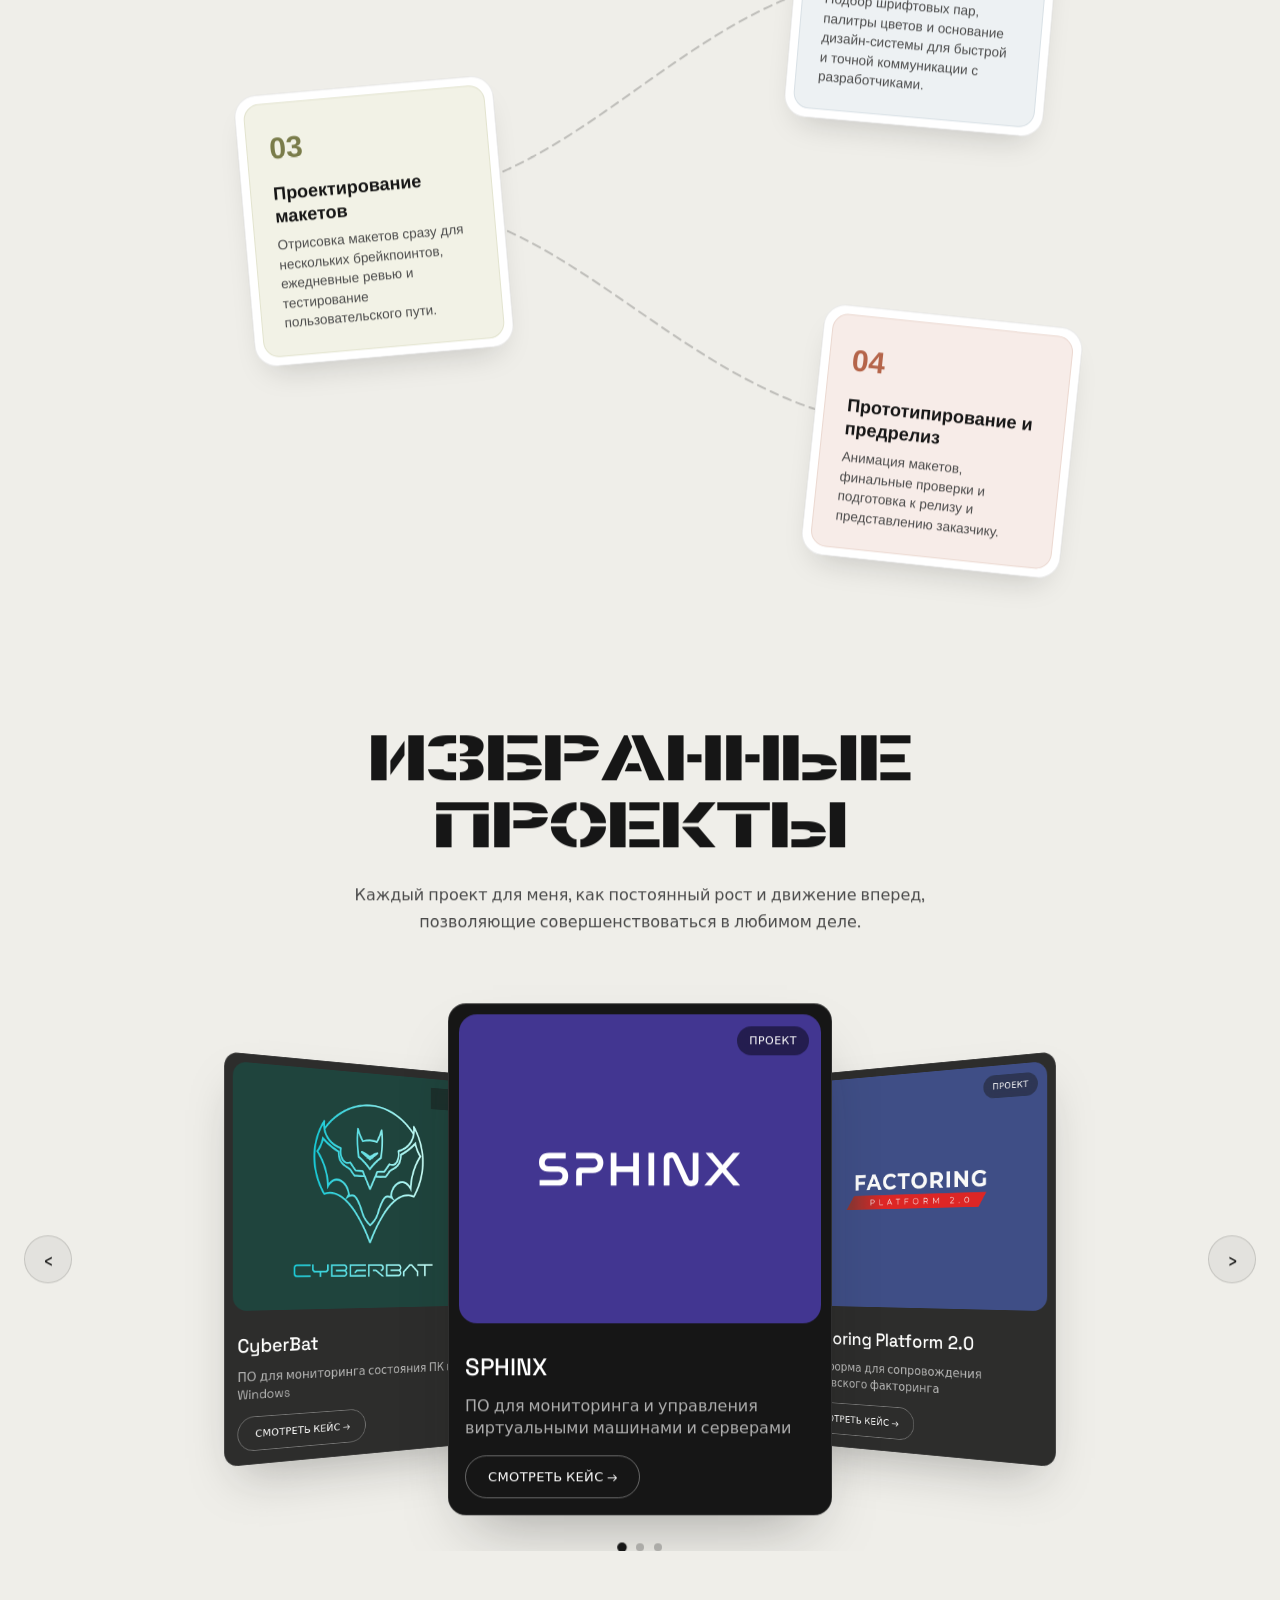
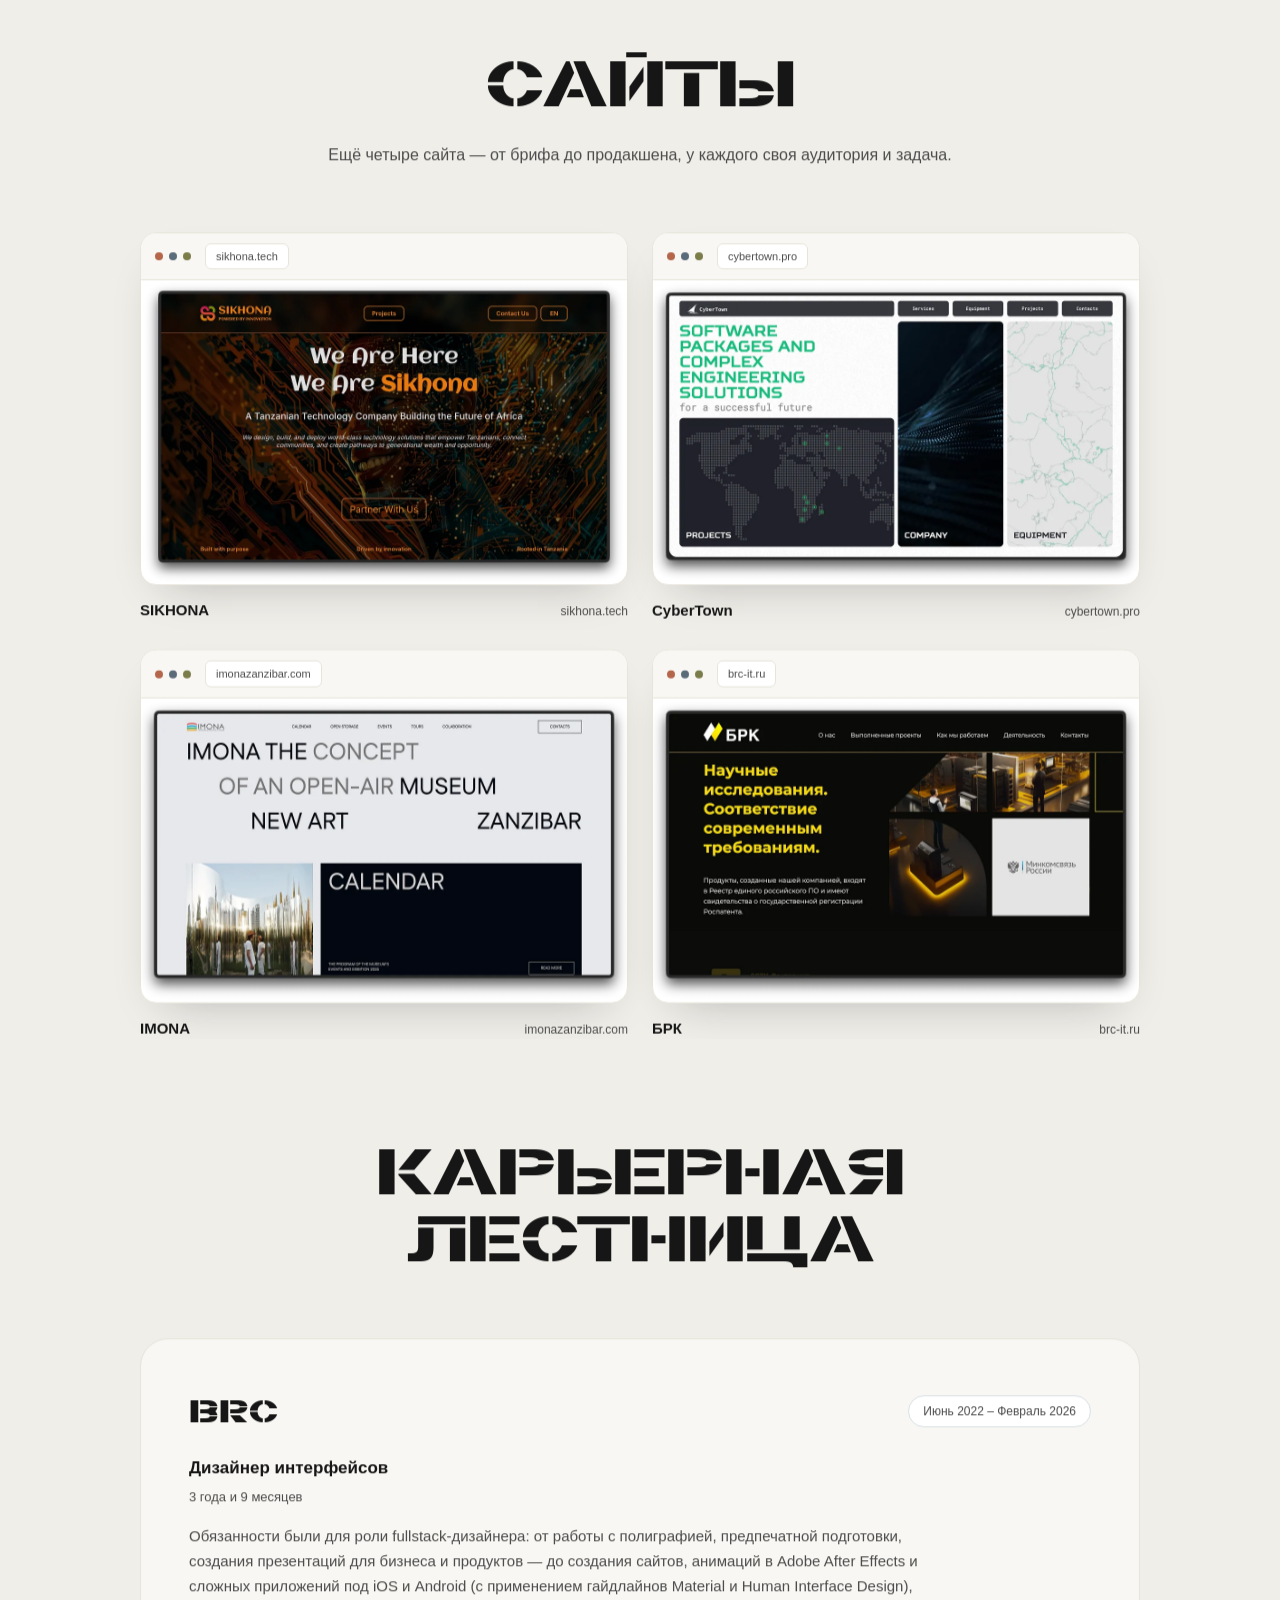
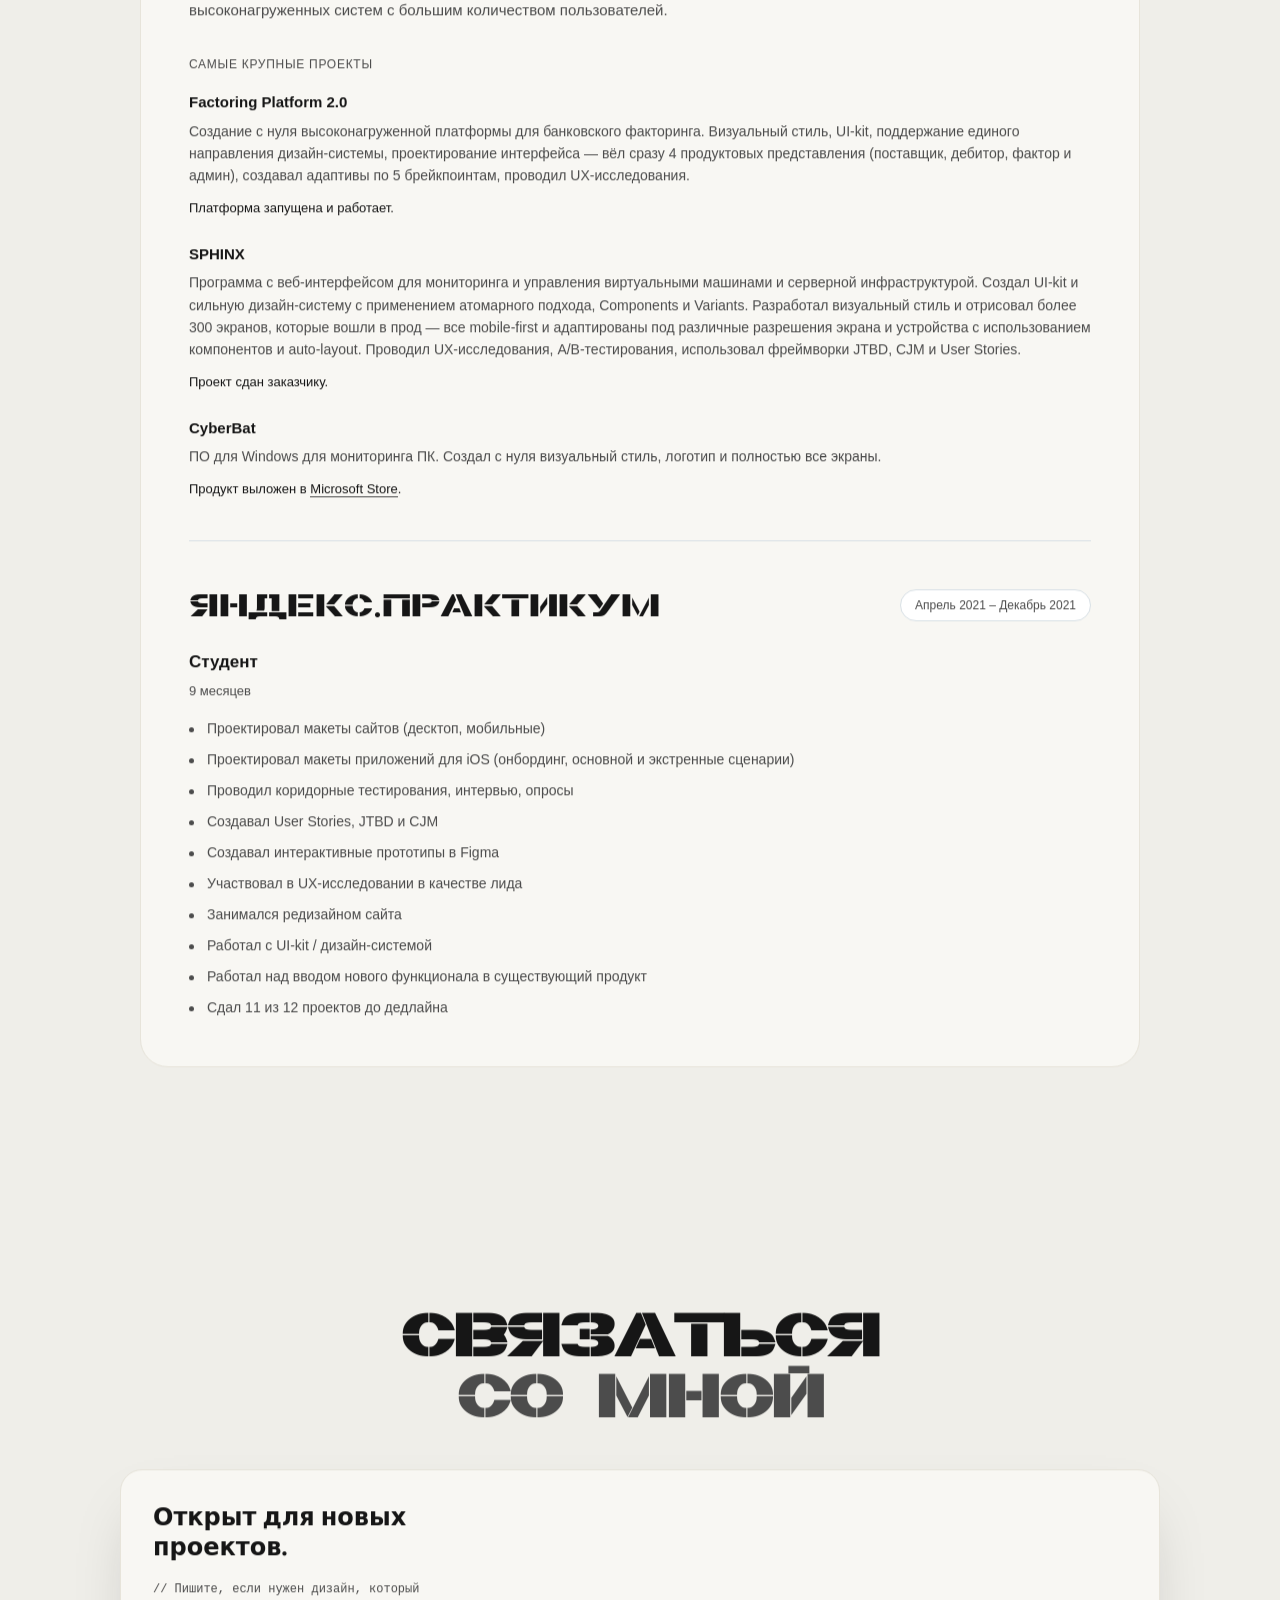
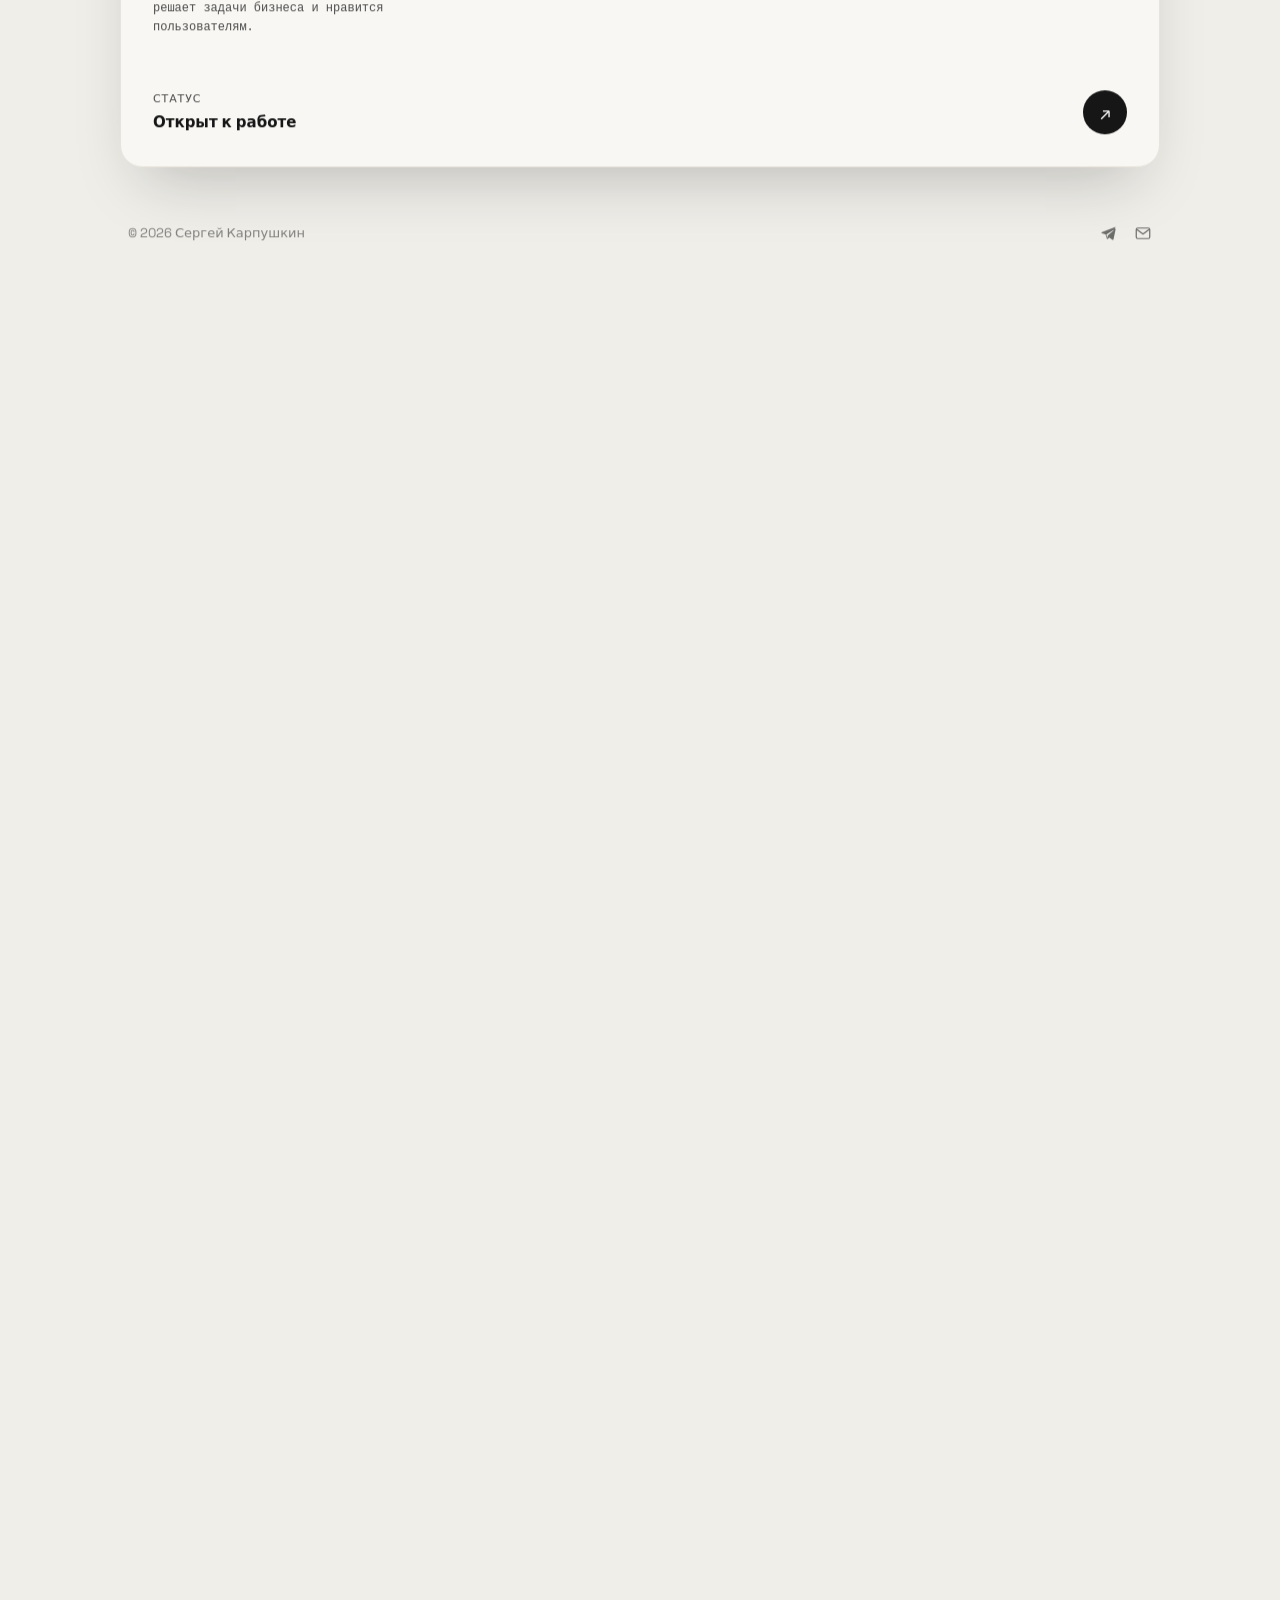
==== index.html @ 4d2b51f4 "Первая загрузка файлов проекта" ====
<!DOCTYPE html>
<html lang="en">
<head>
<meta charset="UTF-8">
<meta name="viewport" content="width=device-width, initial-scale=1.0">
  <!-- Yandex.Metrika counter -->
<script type="text/javascript">
    (function(m,e,t,r,i,k,a){
        m[i]=m[i]||function(){(m[i].a=m[i].a||[]).push(arguments)};
        m[i].l=1*new Date();
        for (var j = 0; j < document.scripts.length; j++) {if (document.scripts[j].src === r) { return; }}
        k=e.createElement(t),a=e.getElementsByTagName(t)[0],k.async=1,k.src=r,a.parentNode.insertBefore(k,a)
    })(window, document,'script','https://mc.yandex.ru/metrika/tag.js?id=113162764', 'ym');

    ym(113162764, 'init', {ssr:true, webvisor:true, clickmap:true, ecommerce:"dataLayer", referrer: document.referrer, url: location.href, accurateTrackBounce:true, trackLinks:true});
</script>
<noscript><div><img src="https://mc.yandex.ru/watch/113162764" style="position:absolute; left:-9999px;" alt="" /></div></noscript>
<!-- /Yandex.Metrika counter -->
<title>Сергей Карпушкин</title>
<meta name="description" id="metaDescription" content="">
<link rel="icon" type="image/png" sizes="48x48" href="favicon-48.png">
<link rel="apple-touch-icon" href="apple-touch-icon.png">
<link rel="preconnect" href="https://db.onlinewebfonts.com" crossorigin>
<link rel="preload" href="trafaretkit.woff2" as="font" type="font/woff2" crossorigin>
<link rel="stylesheet" href="https://db.onlinewebfonts.com/c/95cecf452d3208890088a5b4c19c7ecf?family=Helvetica+Neue+ME">
<link rel="preconnect" href="https://fonts.googleapis.com">
<link rel="preconnect" href="https://fonts.gstatic.com" crossorigin>
<link href="https://fonts.googleapis.com/css2?family=Space+Grotesk:wght@400;500;700&display=swap" rel="stylesheet">
<style>
  html,body{margin:0; padding:0; background:var(--tl-paper);}
  body{font-family:'Helvetica Neue ME', Helvetica, Arial, sans-serif;}

  @font-face{
    font-family:'Trafaret Kit';
    src: url('trafaretkit.woff2') format('woff2'), url('trafaretkit.ttf') format('truetype');
    font-weight:400;
    font-display:swap;
  }

  @keyframes fadeIn{from{opacity:0;} to{opacity:1;}}
  @keyframes riseIn{
    from{opacity:0; transform:translateY(4vh) scale(1.03);}
    to{opacity:1; transform:translateY(0) scale(1);}
  }
  @keyframes riseInVideo{
    from{opacity:0; transform:translateY(4vh) scale(1.03);}
    to{opacity:.95; transform:translateY(0) scale(1);}
  }
  @keyframes fadeUp{
    from{opacity:0; transform:translateY(28px);}
    to{opacity:1; transform:translateY(0);}
  }
  @keyframes lineGrow{
    from{transform:scaleX(0);}
    to{transform:scaleX(1);}
  }
  @keyframes marqueeScroll{
    from{transform:translateX(0);}
    to{transform:translateX(-50%);}
  }
  @keyframes bubbleIn{
    from{opacity:0; transform:translateY(14px) scale(.92);}
    to{opacity:1; transform:translateY(0) scale(1);}
  }

  .anim-fade-in{animation:fadeIn 1.2s ease-out both;}
  .anim-rise-in-video{animation:riseInVideo 1.4s cubic-bezier(0.22,1,0.36,1) both; animation-delay:300ms;}
  .anim-rise-in{animation:riseIn 1.4s cubic-bezier(0.22,1,0.36,1) both; animation-delay:300ms;}
  .anim-fade-up{animation:fadeUp 0.9s cubic-bezier(0.22,1,0.36,1) both;}
  .anim-line{animation:lineGrow 1.1s cubic-bezier(0.76,0,0.24,1) both; animation-delay:1200ms; transform-origin:left;}
  .marquee{animation:marqueeScroll 30s linear infinite;}
  .marquee-rtl{animation:marqueeScroll 26s linear infinite;}
  .marquee-ltr{animation:marqueeScroll 26s linear infinite reverse;}

  .d-marquee{animation-delay:500ms;}
  .d-tl{animation-delay:800ms;}
  .d-tr{animation-delay:900ms;}
  .d-bl{animation-delay:1400ms;}
  .d-br{animation-delay:1550ms;}

  .video-outer{
    position:absolute;
    inset:0;
    z-index:20;
    display:flex;
    align-items:center;
    justify-content:center;
  }
  .video-card{
    position:relative;
    width:clamp(220px, 46vh, 92vw);
    aspect-ratio:8/16;
  }
  .video-frame{
    position:absolute;
    inset:0;
    overflow:hidden;
    border-radius:28px;
    box-shadow:0 24px 60px -18px rgba(22,22,22,.35);
  }
  .video-frame video{
    position:absolute;
    inset:0;
    width:100%;
    height:100%;
    object-fit:cover;
    display:block;
  }

  .chat-stack{
    position:absolute;
    left:16px;
    right:16px;
    bottom:16px;
    z-index:2;
    display:flex;
    flex-direction:column-reverse;
    align-items:stretch;
    gap:8px;
    pointer-events:none;
    transition:opacity 1s ease;
  }
  .chat-stack.hide{opacity:0;}

  .chat-bubble-inner{
    background:var(--tl-frost);
    color:var(--tl-void);
    font-size:20px;
    font-weight:600;
    line-height:1.3;
    padding:12px 16px;
    border-radius:18px;
    box-shadow:0 8px 20px -8px rgba(22,22,22,.4);
    text-align:center;
    animation:bubbleIn .45s cubic-bezier(0.22,1,0.36,1) both;
  }

  @media (min-width:640px){
    .chat-stack{
      inset:0; left:0; right:0; bottom:0; top:0;
      display:block;
    }
    .chat-bubble{
      position:absolute;
      width:max-content;
      max-width:clamp(180px, 18.75vw, 360px);
    }
    .chat-bubble:nth-child(1){top:17%; right:100%; transform:translateX(33%);}
    .chat-bubble:nth-child(2){top:46%; left:100%; transform:translateX(-33%);}
    .chat-bubble:nth-child(3){top:72%; right:100%; transform:translateX(33%);}
    .chat-bubble-inner{
      font-size:clamp(18px, 1.7vw, 32px);
      padding:clamp(8px, 0.6vw, 12px) clamp(12px, 0.85vw, 16px);
    }
  }

  .about-section{
    position:relative;
    min-height:100vh;
    display:flex;
    flex-direction:column;
    align-items:center;
    background:var(--tl-paper);
    padding:100px 32px 0;
  }
  .about-inner{
    max-width:640px; text-align:center;
  }
  .about-title{
    font-family:'Trafaret Kit','Helvetica Neue ME',Helvetica,Arial,sans-serif;
    font-size:clamp(32px,6vw,64px); font-weight:400; color:var(--tl-void); margin-bottom:22px; line-height:1.05;
  }
  .about-text{font-size:16px; line-height:1.7; color:var(--tl-graphite);}

  /* ---------- workflow (pinned note cards + connecting path) ---------- */
  .wf-wrap{
    position:relative;
    width:100%; max-width:900px;
    margin:64px auto 0;
  }
  .wf-path{
    position:absolute; inset:0; width:100%; height:100%;
    display:none;
    pointer-events:none;
  }
  .wf-path path{
    stroke:rgba(22,22,22,.22); stroke-width:2; fill:none;
    stroke-dasharray:8 6; stroke-linecap:round;
    animation:wfDash 3s linear infinite;
  }
  @keyframes wfDash{ to{ stroke-dashoffset:-140; } }

  .wf-card{
    position:relative;
    width:100%;
    margin-bottom:26px;
    background:var(--tl-frost);
    border:1px solid rgba(22,22,22,.08);
    border-radius:22px;
    padding:8px;
    box-shadow:0 16px 32px -16px rgba(22,22,22,.22);
    transition:transform .3s cubic-bezier(0.22,1,0.36,1);
    text-align:left;
  }
  .wf-card:hover{ transform:scale(1.03) rotate(0deg) !important; z-index:5; }
  .wf-card-inner{
    background:var(--wf-bg); border:1px solid var(--wf-border); border-radius:16px;
    padding:22px; height:100%;
  }
  .wf-num{
    display:block; font-family:'Helvetica Neue ME',Helvetica,Arial,sans-serif;
    font-weight:700; font-size:30px; color:var(--wf-accent); margin-bottom:12px;
  }
  .wf-card h3{
    font-family:'Helvetica Neue ME',Helvetica,Arial,sans-serif;
    font-size:18px; font-weight:700; color:var(--tl-void); line-height:1.25; margin:0 0 8px;
  }
  .wf-card p{ font-size:13.5px; line-height:1.45; color:var(--tl-graphite); margin:0; }

  @media (min-width:768px){
    .wf-wrap{ height:var(--wf-h, 1000px); }
    .wf-path{ display:block; }
    .wf-card{ position:absolute; width:260px; margin-bottom:0; top:var(--top); transform:rotate(var(--rot)); }
    .wf-card.wf-left{ left:var(--side); }
    .wf-card.wf-right{ right:var(--side); }
  }

  .smooth-wrapper.smooth-active{
    position:fixed;
    top:0;
    left:0;
    width:100%;
    will-change:transform;
  }

  /* ---------- design tokens ---------- */
  :root{
    /* neutrals — text, surfaces */
    --tl-void:#161616;
    --tl-ash:#cccccc;
    --tl-frost:#ffffff;
    --tl-graphite:#4c4c4c;
    --tl-paper:#efeee9;
    --tl-paper-light:#f8f7f3;
    --tl-paper-light-border:#e7e4da;
    --tl-slate-bg:#edf1f3;
    --tl-slate-border:#d9e1e6;
    --tl-marquee:#878077;

    /* accents — shared across workflow cards, career-chip dots, site-preview dots */
    --tl-accent-terracotta:#b5654a;
    --tl-accent-terracotta-bg:#f7ece8;
    --tl-accent-terracotta-border:#ecd9d1;
    --tl-accent-slate:#5b6b7a;
    --tl-accent-olive:#7a7c4a;
    --tl-accent-olive-bg:#f2f2e6;
    --tl-accent-olive-border:#e3e4cf;
  }
  .tl-heading{
    font-family:'Trafaret Kit','Helvetica Neue ME',Helvetica,Arial,sans-serif;
    font-size:clamp(32px,6vw,64px); font-weight:400; line-height:1.05; letter-spacing:-.02em;
    text-transform:uppercase; text-align:center; color:var(--tl-void); margin:0 0 22px;
  }
  .tl-projects-text{ text-align:center; max-width:640px; margin:0 auto; }
  .tl-card-btn{
    align-self:flex-start;
    display:inline-flex; align-items:center; gap:8px;
    background:transparent; color:var(--tl-frost);
    border:1px solid rgba(255,255,255,.35); border-radius:9999px;
    padding:11px 22px; font-size:13px; font-weight:400; text-transform:uppercase; letter-spacing:.03em;
    font-family:inherit; cursor:pointer;
    transition:background .2s ease, border-color .2s ease;
  }
  .tl-card-btn:hover{ background:rgba(255,255,255,.1); border-color:rgba(255,255,255,.6); }

  .tl-stack-dots{ margin-top:24px; display:flex; align-items:center; justify-content:center; gap:10px; }
  .tl-dot{
    width:8px; height:8px; padding:0; border-radius:50%; border:none;
    background:rgba(22,22,22,.25); cursor:pointer; transition:background .2s ease, transform .2s ease;
  }
  .tl-dot.active{ background:var(--tl-void); transform:scale(1.2); }

  /* ---------- coverflow carousel (experimental variant) ---------- */
  .cf-projects{
    position:relative;
    background:var(--tl-paper);
    color:var(--tl-graphite);
    font-family:'Space Grotesk', ui-sans-serif, system-ui, -apple-system, sans-serif;
    padding:100px 24px 0;
  }
  .cf-projects-inner{ max-width:1400px; margin:0 auto; }
  .cf-stage{
    position:relative;
    height:clamp(320px, 46vw, 520px);
    perspective:1400px;
    margin-top:64px;
    touch-action:pan-y;
  }
  .cf-track{ position:relative; width:100%; height:100%; transform-style:preserve-3d; }
  .cf-card{
    position:absolute; top:50%; left:50%;
    width:clamp(220px, 30vw, 400px);
    aspect-ratio:3/4;
    border-radius:18px; overflow:hidden;
    background:var(--tl-void);
    border:1px solid rgba(255,255,255,.1);
    box-shadow:0 30px 60px -24px rgba(22,22,22,.35);
    cursor:pointer;
    display:flex; flex-direction:column;
    transition:transform .55s cubic-bezier(0.22,1,0.36,1), opacity .55s ease;
    will-change:transform;
  }
  .cf-card-media{
    position:relative; flex:1 1 auto; min-height:0;
    margin:10px 10px 0;
    border-radius:18px; overflow:hidden;
    background:var(--tile) center/cover no-repeat;
    display:flex; align-items:center; justify-content:center;
  }
  .cf-card-logo{ width:56%; max-width:220px; height:auto; }
  .cf-card-chip{
    position:absolute; top:12px; right:12px; z-index:2;
    background:rgba(0,0,0,.45); backdrop-filter:blur(6px); -webkit-backdrop-filter:blur(6px);
    color:var(--tl-frost); font-size:11px; font-weight:500; text-transform:uppercase; letter-spacing:.04em;
    padding:6px 12px; border-radius:9999px;
  }
  .cf-card-body{
    flex:0 0 auto;
    display:flex; flex-direction:column; align-items:flex-start;
    margin-top:10px;
    padding:16px; background:var(--tl-void);
  }
  .cf-card-body h3{ color:var(--tl-frost); font-size:24px; font-weight:500; margin:0 0 10px; }
  .cf-card-body p{ color:rgba(255,255,255,.65); font-size:16px; line-height:1.35; margin:0 0 16px; }
  .cf-arrow{
    position:absolute; top:50%; transform:translateY(-50%);
    width:48px; height:48px; border-radius:50%;
    background:rgba(22,22,22,.05); border:1px solid rgba(22,22,22,.15); color:var(--tl-void);
    font-size:20px; line-height:1; cursor:pointer; z-index:20;
    transition:background .2s ease;
  }
  .cf-arrow:hover{ background:rgba(22,22,22,.1); }
  .cf-arrow-l{ left:0; }
  .cf-arrow-r{ right:0; }
  @media (max-width:768px){
    .cf-arrow{ display:none; }
  }
  @media (max-width:640px){
    .cf-card{ width:clamp(200px, 78vw, 600px); aspect-ratio:2/3; }
    .cf-stage{ height:calc(clamp(200px, 78vw, 600px) * 3 / 2 + 40px); }
  }

  /* ---------- sites grid ---------- */
  .sites-section{ position:relative; background:var(--tl-paper); padding:100px 24px 0; }
  .sites-inner{ max-width:1000px; margin:0 auto; }
  .sites-grid{ display:grid; grid-template-columns:1fr 1fr; gap:28px 24px; margin-top:64px; }
  .grid-card{
    display:block; width:100%; margin:0; padding:0; border:none; background:none;
    text-align:left; cursor:pointer; font-family:inherit;
    transition:transform .25s ease;
  }
  .grid-card:hover{ transform:translateY(-4px); }
  .grid-card:focus-visible{ outline:2px solid var(--tl-void); outline-offset:4px; border-radius:16px; }
  .grid-browser{
    background:var(--tl-frost); border:1px solid var(--tl-paper-light-border);
    border-radius:16px; overflow:hidden; box-shadow:0 20px 44px -24px rgba(22,22,22,.28);
  }
  .grid-browser-bar{ display:flex; align-items:center; gap:8px; padding:10px 14px; background:var(--tl-paper-light); border-bottom:1px solid var(--tl-paper-light-border); }
  .grid-browser-bar .dots{ display:flex; gap:6px; margin-right:6px; }
  .grid-browser-bar .dots span{ width:8px; height:8px; border-radius:50%; }
  .grid-browser-url{
    font-size:11px; color:var(--tl-graphite); background:var(--tl-frost);
    border:1px solid var(--tl-paper-light-border); border-radius:6px;
    padding:4px 10px; white-space:nowrap; overflow:hidden; text-overflow:ellipsis;
  }
  .grid-browser img{ display:block; width:100%; aspect-ratio:16/10; object-fit:cover; }
  .grid-card-meta{ display:flex; align-items:baseline; justify-content:space-between; gap:10px; margin-top:14px; }
  .grid-card-meta .name{ font-size:15px; font-weight:600; color:var(--tl-void); }
  .grid-card-meta .domain{ font-size:12px; color:var(--tl-graphite); white-space:nowrap; }
  @media (max-width:640px){
    .sites-grid{ grid-template-columns:1fr; gap:24px; }
  }

  /* ---------- career ladder ---------- */
  .career-section{
    position:relative;
    background:var(--tl-paper);
    padding:100px 24px 0;
  }
  .career-inner{ max-width:1000px; margin:0 auto; }
  .career-card{
    background:var(--tl-paper-light);
    border:1px solid var(--tl-paper-light-border);
    border-radius:28px;
    padding:48px;
    margin-top:64px;
  }
  .career-company-head{
    display:flex; align-items:center; justify-content:space-between; flex-wrap:wrap; gap:14px;
    margin-bottom:8px;
  }
  .career-company-head h3{
    font-family:'Trafaret Kit','Helvetica Neue ME',Helvetica,Arial,sans-serif;
    font-size:clamp(24px,3vw,32px); font-weight:400; color:var(--tl-void); margin:0;
  }
  .career-chip{
    display:inline-flex; align-items:center;
    background:var(--tl-frost); border:1px solid var(--tl-slate-border);
    border-radius:9999px; padding:6px 14px;
    font-size:12px; font-weight:500; color:var(--tl-graphite);
    white-space:nowrap;
  }
  .career-role{ margin:20px 0 12px; }
  .career-role h4{ font-size:17px; font-weight:600; color:var(--tl-void); margin:0 0 4px; }
  .career-role-date{ font-size:13px; color:var(--tl-graphite); }
  .career-text{ font-size:15px; line-height:1.65; color:var(--tl-graphite); margin:16px 0 0; max-width:760px; }
  .career-projects{ margin-top:32px; }
  .career-projects h5{
    font-size:12px; text-transform:uppercase; letter-spacing:.06em; color:var(--tl-graphite);
    margin:0 0 18px; font-weight:500;
  }
  .career-project-list{ list-style:none; margin:0; padding:0; display:flex; flex-direction:column; gap:24px; }
  .career-project-list b{ display:block; font-size:15px; font-weight:600; color:var(--tl-void); margin-bottom:6px; }
  .career-project-list p{ font-size:14px; line-height:1.6; color:var(--tl-graphite); margin:0 0 8px; }
  .career-result{ display:inline-block; font-size:13px; font-weight:500; color:var(--tl-void); }
  .career-result-link{ color:var(--tl-void); text-decoration:none; border-bottom:1px solid var(--tl-graphite); transition:opacity .2s ease; }
  .career-result-link:hover{ opacity:.7; }
  .career-divider{ height:1px; background:var(--tl-slate-border); margin:40px 0; }
  .career-bullets{ list-style:none; margin:16px 0 0; padding:0; display:flex; flex-direction:column; gap:10px; max-width:760px; }
  .career-bullets li{ font-size:14px; line-height:1.5; color:var(--tl-graphite); padding-left:18px; position:relative; }
  .career-bullets li::before{
    content:''; position:absolute; left:0; top:.6em;
    width:5px; height:5px; border-radius:50%; background:var(--tl-graphite);
  }
  @media (max-width:640px){
    .career-card{ padding:28px 20px; border-radius:22px; }
    .career-company-head{ flex-direction:column; align-items:flex-start; gap:8px; }
    .career-company-head h3{ overflow-wrap:break-word; word-break:break-word; }
  }

  /* ---------- footer ---------- */
  .site-footer{
    background:var(--tl-paper);
    padding:240px 20px 280px;
    font-family:'Space Grotesk', ui-sans-serif, system-ui, -apple-system, sans-serif;
  }
  .footer-hero{
    max-width:1040px; margin:0 auto;
    display:flex; flex-direction:column; align-items:stretch; gap:40px;
  }
  .footer-slogan{
    font-family:'Trafaret Kit','Helvetica Neue ME',Helvetica,Arial,sans-serif;
    font-size:clamp(34px,5.4vw,58px); font-weight:600; line-height:1.05; letter-spacing:-.01em;
    text-align:center;
  }
  .footer-slogan span{ display:block; }
  .footer-slogan .bright{ color:var(--tl-void); }
  .footer-slogan .muted{ color:var(--tl-graphite); }
  .footer-card{
    width:100%;
    background:var(--tl-paper-light);
    border:1px solid var(--tl-paper-light-border);
    border-radius:22px;
    padding:32px;
    color:var(--tl-void);
    box-shadow:0 30px 60px -24px rgba(22,22,22,.25);
  }
  .footer-card h3{
    font-size:clamp(19px,2.2vw,24px); font-weight:600; line-height:1.25; margin:0 0 18px; max-width:280px;
  }
  .footer-card .comment{
    font-family:ui-monospace,'SFMono-Regular',Menlo,Consolas,monospace;
    font-size:12px; line-height:1.6; color:var(--tl-graphite); max-width:300px; margin-bottom:52px;
  }
  .footer-card-bottom{ display:flex; align-items:flex-end; justify-content:space-between; }
  .footer-card-status .k{
    display:block; font-size:11px; text-transform:uppercase; letter-spacing:.08em; color:var(--tl-graphite); margin-bottom:4px;
  }
  .footer-card-status .v{ font-size:15px; font-weight:600; }
  .footer-card-arrow{
    width:44px; height:44px; border-radius:50%; flex-shrink:0;
    background:var(--tl-void); color:var(--tl-frost);
    display:flex; align-items:center; justify-content:center;
    text-decoration:none; font-size:18px;
    transition:transform .25s cubic-bezier(0.22,1,0.36,1);
  }
  .footer-card-arrow:hover{ transform:scale(1.08) rotate(8deg); }
  .site-footer-bottom{
    max-width:1040px; margin:56px auto 0; padding:0 8px;
    display:flex; flex-wrap:wrap; justify-content:space-between; align-items:center; gap:16px;
    color:rgba(22,22,22,.5); font-size:13px;
  }
  .footer-social{ display:flex; gap:16px; }
  .footer-social a{ color:rgba(22,22,22,.6); transition:color .2s ease; display:flex; }
  .footer-social a:hover{ color:var(--tl-void); }
  .footer-social svg{ width:18px; height:18px; }

  @media (max-width:640px){
    .footer-hero{ gap:40px; }
    .footer-card{ padding:26px; }
  }

  /* ---------- case study modal ---------- */
  .tl-modal{
    position:fixed; inset:0; z-index:10000;
    visibility:hidden; pointer-events:none;
    font-family:'Space Grotesk', ui-sans-serif, system-ui, -apple-system, sans-serif;
  }
  .tl-modal.open{ visibility:visible; pointer-events:auto; }
  .tl-modal-scrim{
    position:absolute; inset:0; background:rgba(0,0,0,.7);
    opacity:0; transition:opacity .35s ease;
  }
  .tl-modal.open .tl-modal-scrim{ opacity:1; }
  .tl-modal-panel{
    position:absolute; inset:4vh 4vw;
    max-width:1200px; margin:0 auto;
    background:var(--tl-void); border:1px solid rgba(255,255,255,.14);
    border-radius:20px; overflow-y:auto;
    padding:64px 48px;
    opacity:0; transform:translateY(24px) scale(.98);
    transition:opacity .4s cubic-bezier(0.22,1,0.36,1), transform .4s cubic-bezier(0.22,1,0.36,1);
  }
  .tl-modal.open .tl-modal-panel{ opacity:1; transform:translateY(0) scale(1); }
  .tl-modal-close{
    position:fixed; top:calc(4vh + 24px); right:calc(4vw + 24px);
    width:44px; height:44px; border-radius:50%;
    background:rgba(255,255,255,.06); border:1px solid rgba(255,255,255,.25); color:var(--tl-frost);
    font-size:16px; cursor:pointer; z-index:1;
    transition:background .2s ease, transform .3s ease;
  }
  .tl-modal-close:hover{ background:rgba(255,255,255,.14); transform:rotate(90deg); }
  .tl-case-cover{
    width:100%; aspect-ratio:16/9; border-radius:18px; overflow:hidden; margin-bottom:36px;
    background:rgba(255,255,255,.04);
  }
  .tl-case-cover img{ width:100%; height:100%; object-fit:cover; display:block; }
  .tl-case-meta{
    display:grid; grid-template-columns:repeat(4,1fr); gap:16px;
    padding-bottom:28px; margin-bottom:36px; border-bottom:1px solid rgba(255,255,255,.14);
  }
  .tl-case-meta div span{ display:block; }
  .tl-case-meta .k{ font-size:11px; text-transform:uppercase; letter-spacing:.08em; color:var(--tl-graphite); margin-bottom:6px; }
  .tl-case-meta .v{ font-size:14px; font-weight:500; color:var(--tl-frost); }
  .tl-case-title{ font-size:clamp(32px,5vw,64px); font-weight:700; color:var(--tl-frost); text-transform:uppercase; letter-spacing:-.02em; line-height:.98; margin:0 0 16px; }
  .tl-case-desc{ font-size:17px; color:var(--tl-ash); line-height:1.4; max-width:640px; margin:0 0 16px; }
  .tl-case-site-link{
    display:inline-flex; align-items:center; gap:6px;
    font-size:14px; font-weight:500; color:var(--tl-frost); text-decoration:none;
    border-bottom:1px solid rgba(255,255,255,.35);
    margin:0 0 48px; padding-bottom:2px;
    transition:border-color .2s ease, opacity .2s ease;
  }
  .tl-case-site-link:hover{ border-color:rgba(255,255,255,.8); opacity:.85; }
  .tl-case-block{ margin-bottom:44px; }
  .tl-case-block h4{ font-size:13px; text-transform:uppercase; letter-spacing:.06em; color:var(--tl-graphite); margin:0 0 18px; }
  .tl-case-cols{ display:grid; grid-template-columns:1fr 1fr; gap:24px; }
  .tl-case-card{ border-top:1px solid rgba(255,255,255,.14); padding-top:16px; }
  .tl-case-card b{ display:block; font-size:14px; font-weight:500; color:var(--tl-frost); margin-bottom:8px; }
  .tl-case-card p{ font-size:14px; color:var(--tl-ash); line-height:1.5; margin:0; }
  .tl-case-role-grid{ display:grid; grid-template-columns:repeat(3,1fr); gap:24px; }
  .tl-case-result{
    border:1px solid rgba(255,255,255,.18); border-radius:14px; padding:24px;
    font-size:15px; color:var(--tl-frost);
  }
  .tl-case-screens{ margin-bottom:48px; }
  .tl-case-screen-main{ width:100%; border-radius:16px; overflow:hidden; margin-bottom:16px; background:rgba(255,255,255,.04); }
  .tl-case-screen-main img{ width:100%; display:block; }
  .tl-case-screen-grid{ display:grid; grid-template-columns:1fr; gap:16px; }
  .tl-case-screen-grid figure{ margin:0; }
  .tl-case-screen-grid .tl-case-screen-frame{ border-radius:14px; overflow:hidden; background:rgba(255,255,255,.04); }
  .tl-case-screen-grid img{ width:100%; display:block; }
  .tl-case-screen-cap{ font-size:12px; color:var(--tl-graphite); margin:10px 0 0; }
  .tl-case-sitepreview{
    border-radius:16px; overflow:hidden; border:1px solid rgba(255,255,255,.14);
    margin-bottom:48px; background:var(--tl-void);
  }
  .tl-case-sitepreview-bar{
    display:flex; align-items:center; gap:6px;
    padding:10px 14px; background:rgba(255,255,255,.04); border-bottom:1px solid rgba(255,255,255,.1);
  }
  .tl-case-sitepreview-dot{ width:8px; height:8px; border-radius:50%; background:rgba(255,255,255,.18); }
  .tl-case-sitepreview-url{
    margin-left:8px; font-size:12px; color:var(--tl-graphite);
    font-family:ui-monospace,'SFMono-Regular',Menlo,Consolas,monospace;
  }
  .tl-case-sitepreview-scroll{ height:520px; overflow-y:auto; }
  .tl-case-sitepreview-scroll img{ width:100%; display:block; }
  @media (max-width:640px){
    .tl-case-sitepreview-scroll{ height:380px; }
  }
  .tl-case-context{ font-size:15px; color:var(--tl-ash); line-height:1.55; margin:0 0 24px; }
  .tl-case-process{ display:flex; flex-direction:column; gap:22px; }
  .tl-case-process-item{ display:flex; gap:18px; align-items:flex-start; }
  .tl-case-process-num{
    flex-shrink:0; width:34px; height:34px; border-radius:50%;
    border:1px solid rgba(255,255,255,.18); color:var(--tl-ash);
    display:flex; align-items:center; justify-content:center; font-size:12px;
  }
  .tl-case-process-body b{ display:block; font-size:14px; font-weight:500; color:var(--tl-frost); margin-bottom:6px; }
  .tl-case-process-body p{ font-size:13px; color:var(--tl-ash); line-height:1.55; margin:0; }

  @media (max-width:900px){
    .tl-case-meta{ grid-template-columns:repeat(2,1fr); }
    .tl-case-cols, .tl-case-role-grid, .tl-case-screen-grid{ grid-template-columns:1fr; }
    .tl-modal-panel{ inset:0; border-radius:0; padding:88px 24px 60px; }
    .tl-modal-close{ top:20px; right:20px; }
  }

  @media (prefers-reduced-motion: reduce){
    .anim-fade-in,.anim-rise-in-video,.anim-fade-up,.anim-line,.marquee,.marquee-ltr,.marquee-rtl,.chat-bubble-inner,.wf-path path{
      animation-duration:0.01ms !important; animation-delay:0ms !important;
    }
    .chat-stack{transition-duration:0.01ms !important;}
  }
</style>
<link rel="stylesheet" href="tailwind.css">
</head>
<body class="bg-paper">

<div id="smoothWrapper" class="smooth-wrapper">

<section class="relative h-[100dvh] w-full overflow-hidden bg-paper anim-fade-in">

  <div class="absolute inset-x-0 top-[14vh] sm:top-[12vh] z-10 anim-fade-up d-marquee">
    <div class="overflow-hidden">
      <div id="marqueeTop" class="marquee-ltr flex w-max font-trafaret text-[var(--tl-marquee)] opacity-60 text-[15vh] sm:text-[25vh] leading-none">
        <span class="pr-[6vw]">UX/UI</span><span class="pr-[6vw]">UX/UI</span><span class="pr-[6vw]">UX/UI</span><span class="pr-[6vw]">UX/UI</span>
      </div>
    </div>
    <div class="overflow-hidden">
      <div id="marqueeBottom" class="marquee-rtl flex w-max font-trafaret text-[var(--tl-marquee)] opacity-60 text-[15vh] sm:text-[25vh] leading-none">
        <span class="pr-[6vw]">DESIGNER</span><span class="pr-[6vw]">DESIGNER</span><span class="pr-[6vw]">DESIGNER</span><span class="pr-[6vw]">DESIGNER</span>
      </div>
    </div>
  </div>

  <div class="video-outer pointer-events-none">
    <div class="video-card anim-rise-in-video">
      <div class="video-frame">
        <video id="vidA" src="portrait.mp4" poster="portrait-poster.webp" autoplay muted playsinline preload="auto" style="opacity:1; transition:opacity 1.2s ease;"></video>
        <video id="vidB" src="portrait.mp4" muted playsinline preload="none" style="opacity:0; transition:opacity 1.2s ease;"></video>
      </div>
      <div id="chatStack" class="chat-stack"></div>
    </div>
  </div>

  <header class="absolute inset-x-0 top-0 z-30 flex items-start justify-between px-6 pt-6 sm:px-10 sm:pt-8">
    <span class="hidden sm:inline font-hn text-sm sm:text-base tracking-wide text-cream anim-fade-up d-tl" id="heroName">Сергей Карпушкин</span>
    <span class="hidden sm:inline font-hn text-sm sm:text-base text-cream anim-fade-up d-tr" id="heroYear">2026</span>
  </header>

  <footer class="absolute inset-x-0 bottom-0 z-30 flex items-end justify-between px-6 pb-6 sm:px-10 sm:pb-8 font-hn text-cream">
    <span class="hidden sm:inline text-sm sm:text-base anim-fade-up d-bl" id="heroBL">Делаю удобно и красиво</span>
    <span class="hidden sm:inline text-sm sm:text-base anim-fade-up d-br" id="heroBR">Портфолио</span>
  </footer>

</section>

<section id="about" class="about-section">
  <div class="about-inner">
    <h2 class="about-title" id="aboutTitle">Как я работаю</h2>
    <p class="about-text" id="aboutText">Один и тот же процесс — от брифа до релиза — на каждом проекте в портфолио.</p>
  </div>

  <div class="wf-wrap" id="wfWrap"></div>
</section>

<section id="projects" class="cf-projects">
  <div class="cf-projects-inner">
    <h2 class="tl-heading" id="projectsTitle">Избранные<br>проекты</h2>
    <p class="about-text tl-projects-text" id="projectsText">Каждый проект для меня, как постоянный рост и движение вперед, позволяющие совершенствоваться в любимом деле.</p>

    <div class="cf-stage" id="cfStage" tabindex="0">
      <div class="cf-track" id="cfTrack"></div>
      <button type="button" class="cf-arrow cf-arrow-l" id="cfPrev" aria-label="Предыдущий проект">‹</button>
      <button type="button" class="cf-arrow cf-arrow-r" id="cfNext" aria-label="Следующий проект">›</button>
    </div>
    <div class="tl-stack-dots" id="cfDots"></div>
  </div>
</section>

<section id="sites" class="sites-section">
  <div class="sites-inner">
    <h2 class="tl-heading" id="sitesTitle">Сайты</h2>
    <p class="about-text tl-projects-text" id="sitesText">Ещё четыре сайта — от брифа до продакшена, у каждого своя аудитория и задача.</p>

    <div class="sites-grid" id="sitesGrid"></div>
  </div>
</section>

<section id="career" class="career-section">
  <div class="career-inner">
    <h2 class="tl-heading" id="careerTitle">Карьерная<br>лестница</h2>

    <div class="career-card" id="careerCard"></div>
  </div>
</section>

<footer class="site-footer">
  <div class="footer-hero">
    <div class="footer-slogan">
      <span class="bright" id="sloganBright">Связаться</span>
      <span class="muted" id="sloganMuted">со мной</span>
    </div>

    <div class="footer-card">
      <h3 id="statusTitle">Открыт для новых проектов.</h3>
      <p class="comment" id="statusComment">// Пишите, если нужен дизайн, который решает задачи бизнеса и нравится пользователям.</p>
      <div class="footer-card-bottom">
        <div class="footer-card-status">
          <span class="k">Статус</span>
          <span class="v" id="statusLabel">Открыт к работе</span>
        </div>
        <a href="https://t.me/sergey_karpuschkin" target="_blank" rel="noopener" class="footer-card-arrow" id="footerTg" aria-label="Написать в Telegram">↗</a>
      </div>
    </div>
  </div>

  <div class="site-footer-bottom">
    <span>© <span id="footerYear">2026</span> <span id="footerName">Сергей Карпушкин</span></span>
    <div class="footer-social">
      <a href="https://t.me/sergey_karpuschkin" target="_blank" rel="noopener" aria-label="Telegram" id="socialTg">
        <svg viewBox="0 0 24 24" fill="currentColor"><path d="M21.05 3.35 2.87 10.4c-1.24.5-1.23 1.19-.23 1.5l4.66 1.45 1.8 5.53c.22.6.36.84.74.84.29 0 .42-.13.58-.29l1.98-1.92 4.12 3.04c.76.42 1.3.2 1.5-.7l2.72-12.83c.3-1.1-.42-1.6-1.6-1.17ZM8.4 13.6l9.42-5.94c.44-.27.85-.12.51.18l-7.98 7.2-.31 3.35-1.64-4.79Z"/></svg>
      </a>
      <a href="mailto:karpushkinserezhenka@yandex.ru" aria-label="Email" id="socialEmail">
        <svg viewBox="0 0 24 24" fill="none" stroke="currentColor" stroke-width="1.6"><rect x="3" y="5" width="18" height="14" rx="2"/><path d="m4 7 8 6 8-6"/></svg>
      </a>
    </div>
  </div>
  <script>document.getElementById('footerYear').textContent = new Date().getFullYear();</script>
</footer>

</div>

<div id="caseModal" class="tl-modal">
  <div class="tl-modal-scrim" id="caseModalScrim"></div>
  <button type="button" class="tl-modal-close" id="caseModalClose" aria-label="Закрыть">✕</button>
  <div class="tl-modal-panel">
    <div id="caseModalContent"></div>
  </div>
</div>

<script>
  (function crossfadeLoop(){
    var vidA = document.getElementById('vidA');
    var vidB = document.getElementById('vidB');
    var chatStack = document.getElementById('chatStack');
    var fadeSec = 1.2;
    var state = { active: vidA, standby: vidB, triggered: false };

    var TIMELINE = [
      { t: 4.0, text: 'Привет, меня зовут Сергей' },
      { t: 5.5, text: 'Я UX/UI дизайнер' },
      { t: 7.0, text: 'Рад знакомству!' }
    ];
    var shownCount = 0;

    function resetChat(){
      shownCount = 0;
      chatStack.innerHTML = '';
      chatStack.classList.remove('hide');
    }

    function addBubble(text){
      var existing = Array.prototype.slice.call(chatStack.children);
      var firstRects = existing.map(function(el){ return el.getBoundingClientRect(); });

      var bubble = document.createElement('div');
      bubble.className = 'chat-bubble';
      var bubbleInner = document.createElement('div');
      bubbleInner.className = 'chat-bubble-inner';
      bubbleInner.textContent = text;
      bubble.appendChild(bubbleInner);
      chatStack.appendChild(bubble);

      existing.forEach(function(el, i){
        var first = firstRects[i];
        var last = el.getBoundingClientRect();
        var dy = first.top - last.top;
        if (dy){
          el.style.transition = 'none';
          el.style.transform = 'translateY(' + dy + 'px)';
          requestAnimationFrame(function(){
            el.style.transition = 'transform 420ms cubic-bezier(0.22,1,0.36,1)';
            el.style.transform = '';
          });
        }
      });
    }

    function attach(video){
      video.addEventListener('timeupdate', function(){
        if (state.active !== video) return;

        var tl = window.HERO_CHAT || TIMELINE;
        while (shownCount < tl.length && video.currentTime >= tl[shownCount].t){
          addBubble(tl[shownCount].text);
          shownCount++;
        }

        if (!state.triggered && video.duration && (video.duration - video.currentTime) <= fadeSec){
          state.triggered = true;
          chatStack.classList.add('hide');
          state.standby.currentTime = 0;
          var p = state.standby.play();
          if (p && p.catch) p.catch(function(){});
          state.active.style.opacity = '0';
          state.standby.style.opacity = '1';
        }
      });
      video.addEventListener('ended', function(){
        if (state.active !== video) return;
        video.pause();
        video.currentTime = 0;
        var tmp = state.active;
        state.active = state.standby;
        state.standby = tmp;
        state.triggered = false;
        resetChat();
      });
    }

    attach(vidA);
    attach(vidB);

    function tryPlay(){
      if (vidA.paused){
        var p = vidA.play();
        if (p && p.catch) p.catch(function(){});
      }
    }
    tryPlay();
    document.addEventListener('click', tryPlay, { once: true });
    document.addEventListener('touchstart', tryPlay, { once: true });
  })();

  (function liquidScroll(){
    var wrapper = document.getElementById('smoothWrapper');
    if (!wrapper) return;

    var reduceMotion = window.matchMedia('(prefers-reduced-motion: reduce)').matches;
    if (reduceMotion) return;

    wrapper.classList.add('smooth-active');

    function setBodyHeight(){
      document.body.style.height = wrapper.offsetHeight + 'px';
    }
    setBodyHeight();
    window.addEventListener('resize', setBodyHeight);
    if (document.fonts && document.fonts.ready){
      document.fonts.ready.then(setBodyHeight);
    }
    window.addEventListener('load', setBodyHeight);
    if (window.ResizeObserver){ new ResizeObserver(setBodyHeight).observe(wrapper); }

    var current = window.scrollY;
    var LERP = 0.075;
    var SETTLE_EPSILON = 0.5;

    function loop(){
      var target = window.scrollY;
      current += (target - current) * LERP;
      if (Math.abs(target - current) < SETTLE_EPSILON){
        current = target;
      }
      wrapper.style.transform = 'translate3d(0,' + (-current).toFixed(2) + 'px,0)';
      requestAnimationFrame(loop);
    }
    requestAnimationFrame(loop);
  })();

  // ---------- content: всё редактируемое берётся из content.json ----------
  var CASES = {};

  function esc(s){
    return String(s == null ? '' : s).replace(/[&<>"']/g, function(ch){
      return { '&':'&amp;', '<':'&lt;', '>':'&gt;', '"':'&quot;', "'":'&#39;' }[ch];
    });
  }

  function renderProjects(projects){
    var track = document.getElementById('cfTrack');
    track.innerHTML = projects.map(function(p, i){
      return '' +
        '<article class="cf-card" data-index="' + i + '" style="--tile:' + esc(p.tile || '#161616') + ';">' +
          '<div class="cf-card-media">' +
            (p.chip ? '<span class="cf-card-chip">' + esc(p.chip) + '</span>' : '') +
            (p.logo ? '<img class="cf-card-logo" src="' + esc(p.logo) + '" alt="' + esc(p.title) + '">' : '') +
          '</div>' +
          '<div class="cf-card-body">' +
            '<h3>' + esc(p.title) + '</h3>' +
            '<p>' + esc(p.short) + '</p>' +
            '<button type="button" class="tl-card-btn" data-case="' + esc(p.key) + '">Смотреть кейс →</button>' +
          '</div>' +
        '</article>';
    }).join('');
  }

  function renderSites(sites){
    var grid = document.getElementById('sitesGrid');
    if (!grid) return;
    function domain(url){ return String(url || '').replace(/^https?:\/\//, '').replace(/\/$/, ''); }
    grid.innerHTML = sites.map(function(c){
      return '' +
        '<button type="button" class="grid-card" data-case="' + esc(c.key) + '">' +
          '<div class="grid-browser">' +
            '<div class="grid-browser-bar">' +
              '<div class="dots"><span style="background:var(--tl-accent-terracotta);"></span><span style="background:var(--tl-accent-slate);"></span><span style="background:var(--tl-accent-olive);"></span></div>' +
              '<div class="grid-browser-url">' + esc(domain(c.url)) + '</div>' +
            '</div>' +
            '<img src="' + esc(c.img) + '" alt="' + esc(c.title) + '" loading="lazy">' +
          '</div>' +
          '<div class="grid-card-meta"><span class="name">' + esc(c.title) + '</span><span class="domain">' + esc(domain(c.url)) + '</span></div>' +
        '</button>';
    }).join('');
  }

  // заголовки с переносами: перенос строки в админке → <br>
  function escBr(s){ return esc(s).replace(/\n/g, '<br>'); }
  function setText(id, v){ var el = document.getElementById(id); if (el && v != null) el.textContent = v; }
  function setHTML(id, v){ var el = document.getElementById(id); if (el && v != null) el.innerHTML = v; }

  var ACCENTS = {
    terracotta: ['var(--tl-accent-terracotta)', 'var(--tl-accent-terracotta-bg)', 'var(--tl-accent-terracotta-border)'],
    slate:      ['var(--tl-accent-slate)', 'var(--tl-slate-bg)', 'var(--tl-slate-border)'],
    olive:      ['var(--tl-accent-olive)', 'var(--tl-accent-olive-bg)', 'var(--tl-accent-olive-border)']
  };

  function renderHero(h){
    if (!h) return;
    setText('heroName', h.name); setText('heroYear', h.year);
    setText('heroBL', h.bottomLeft); setText('heroBR', h.bottomRight);
    [['marqueeTop', h.marqueeTop], ['marqueeBottom', h.marqueeBottom]].forEach(function(m){
      if (!m[1]) return;
      var span = '<span class="pr-[6vw]">' + esc(m[1]) + '</span>';
      setHTML(m[0], span + span + span + span);
    });
    if (h.video){
      ['vidA', 'vidB'].forEach(function(id){
        var v = document.getElementById(id);
        if (v && v.getAttribute('src') !== h.video){ v.setAttribute('src', h.video); if (id === 'vidA'){ var p = v.play(); if (p && p.catch) p.catch(function(){}); } }
      });
    }
    if (Array.isArray(h.chat)){
      window.HERO_CHAT = h.chat
        .filter(function(m){ return m && m.text; })
        .map(function(m){ return { t: parseFloat(String(m.t).replace(',', '.')) || 0, text: m.text }; })
        .sort(function(a, b){ return a.t - b.t; });
    }
  }

  function renderWorkflow(about){
    if (!about) return;
    setText('aboutTitle', about.title); setText('aboutText', about.text);
    var steps = about.steps || [];
    var wrap = document.getElementById('wfWrap');
    if (!wrap) return;
    var SIDES = [2, 4, 6, 2], ROTS = [-6, 5, -5, 6], STEP = 230;
    var H = Math.max(1, steps.length - 1) * STEP + 310;
    var pts = [], cards = steps.map(function(s, i){
      var left = i % 2 === 0, side = SIDES[i % 4], top = i * STEP;
      var acc = ACCENTS[s.accent] || ACCENTS.terracotta;
      pts.push([ left ? side * 9 + 130 : 900 - side * 9 - 130, top + 115 ]);
      return '<div class="wf-card ' + (left ? 'wf-left' : 'wf-right') + '" style="--top:' + top + 'px; --side:' + side + '%; --rot:' + ROTS[i % 4] + 'deg; --wf-accent:' + acc[0] + '; --wf-bg:' + acc[1] + '; --wf-border:' + acc[2] + ';">' +
        '<div class="wf-card-inner">' +
          '<span class="wf-num">' + String(i + 1).padStart(2, '0') + '</span>' +
          '<h3>' + esc(s.title) + '</h3>' +
          '<p>' + esc(s.text) + '</p>' +
        '</div></div>';
    });
    var d = pts.map(function(p, i){
      if (!i) return 'M' + p[0] + ',' + p[1];
      var prev = pts[i - 1], right = p[0] > prev[0];
      return 'C' + (right ? 400 : 500) + ',' + prev[1] + ' ' + (right ? 500 : 400) + ',' + p[1] + ' ' + p[0] + ',' + p[1];
    }).join(' ');
    wrap.style.setProperty('--wf-h', H + 'px');
    wrap.innerHTML = (pts.length > 1 ? '<svg class="wf-path" viewBox="0 0 900 ' + H + '" preserveAspectRatio="none"><path d="' + d + '"></path></svg>' : '') + cards.join('');
  }

  function renderCareer(companies){
    var box = document.getElementById('careerCard');
    if (!box || !Array.isArray(companies)) return;
    box.innerHTML = companies.map(function(c){
      var projects = (c.projects || []).filter(function(p){ return p && (p.title || p.text); });
      var bullets = (c.bullets || []).map(function(b){ return typeof b === 'string' ? b : (b && b.text); }).filter(Boolean);
      return '' +
        '<div class="career-company">' +
          '<div class="career-company-head"><h3>' + esc(c.name) + '</h3>' + (c.dates ? '<span class="career-chip">' + esc(c.dates) + '</span>' : '') + '</div>' +
          '<div class="career-role"><h4>' + esc(c.role) + '</h4>' + (c.duration ? '<span class="career-role-date">' + esc(c.duration) + '</span>' : '') + '</div>' +
          (c.text ? '<p class="career-text">' + esc(c.text) + '</p>' : '') +
          (projects.length ? '<div class="career-projects">' + (c.projectsTitle ? '<h5>' + esc(c.projectsTitle) + '</h5>' : '') +
            '<ol class="career-project-list">' + projects.map(function(p){
              var res = esc(p.result);
              if (p.linkUrl){
                var a = '<a href="' + esc(p.linkUrl) + '" target="_blank" rel="noopener" class="career-result-link">' + esc(p.linkText || p.linkUrl) + '</a>';
                res = p.linkText && res.indexOf(esc(p.linkText)) !== -1 ? res.replace(esc(p.linkText), a) : (res ? res + ' ' : '') + a;
              }
              return '<li><b>' + esc(p.title) + '</b>' + (p.text ? '<p>' + esc(p.text) + '</p>' : '') + (res ? '<span class="career-result">' + res + '</span>' : '') + '</li>';
            }).join('') + '</ol></div>' : '') +
          (bullets.length ? '<ul class="career-bullets">' + bullets.map(function(b){ return '<li>' + esc(b) + '</li>'; }).join('') + '</ul>' : '') +
        '</div>';
    }).join('<div class="career-divider"></div>');
  }

  function renderFooter(f){
    if (!f) return;
    setText('sloganBright', f.sloganBright); setText('sloganMuted', f.sloganMuted);
    setText('statusTitle', f.cardTitle); setText('statusComment', f.cardComment); setText('statusLabel', f.statusLabel);
    setText('footerName', f.copyrightName);
    if (f.telegram){ ['footerTg', 'socialTg'].forEach(function(id){ var a = document.getElementById(id); if (a) a.href = f.telegram; }); }
    var mail = document.getElementById('socialEmail');
    if (mail){ mail.style.display = f.email ? '' : 'none'; if (f.email) mail.href = 'mailto:' + f.email; }
  }

  function renderPage(data){
    if (data.page){
      if (data.page.title) document.title = data.page.title;
      var md = document.getElementById('metaDescription');
      if (md) md.setAttribute('content', data.page.description || '');
    }
    renderHero(data.hero);
    renderWorkflow(data.about);
    var s = data.sections || {};
    setHTML('projectsTitle', s.projectsTitle != null ? escBr(s.projectsTitle) : null);
    setText('projectsText', s.projectsText);
    setHTML('sitesTitle', s.sitesTitle != null ? escBr(s.sitesTitle) : null);
    setText('sitesText', s.sitesText);
    setHTML('careerTitle', s.careerTitle != null ? escBr(s.careerTitle) : null);
    renderCareer(data.companies);
    renderFooter(data.footer);
  }


  function initCoverflow(){
    var stage = document.getElementById('cfStage');
    var track = document.getElementById('cfTrack');
    var dotsWrap = document.getElementById('cfDots');
    var prevBtn = document.getElementById('cfPrev');
    var nextBtn = document.getElementById('cfNext');
    if (!stage || !track || !dotsWrap) return;

    var cards = Array.prototype.slice.call(track.querySelectorAll('.cf-card'));
    var len = cards.length;
    var active = 0;

    var DX_PCT = [0, 0.24, 0.40, 0.5];
    var DZ = [0, -110, -230, -330];
    var ROT = [0, 38, 48, 54];
    var SCALE = [1, 0.82, 0.66, 0.5];
    var OPACITY = [1, 0.9, 0.55, 0.25];
    var lastDx = {};

    function render(){
      var stageW = stage.offsetWidth;
      cards.forEach(function(card, i){
        var raw = i - active;
        if (raw > len / 2) raw -= len;
        if (raw < -len / 2) raw += len;
        var abs = Math.abs(raw);
        var sign = raw === 0 ? 0 : (raw > 0 ? 1 : -1);
        if (abs > 3){
          card.style.opacity = '0';
          card.style.pointerEvents = 'none';
          card.style.zIndex = 0;
          delete lastDx[i];
          return;
        }
        var dx = sign * DX_PCT[abs] * stageW;
        var dz = DZ[abs];
        var rot = -sign * ROT[abs];
        var scale = SCALE[abs];
        card.style.transform = 'translate(-50%,-50%) translateX(' + dx.toFixed(1) + 'px) translateZ(' + dz + 'px) rotateY(' + rot + 'deg) scale(' + scale + ')';
        card.style.opacity = String(OPACITY[abs]);
        card.style.pointerEvents = 'auto';
        card.style.zIndex = String(10 - abs);
        lastDx[i] = dx;
      });
      Array.prototype.forEach.call(dotsWrap.children, function(dot, i){
        dot.classList.toggle('active', i === active);
      });
    }

    function goTo(i){
      active = ((i % len) + len) % len;
      render();
    }
    function next(){ goTo(active + 1); }
    function prev(){ goTo(active - 1); }

    // Clicking/tapping a rotated 3D card relies on the browser hit-testing
    // the foreshortened shape correctly, which isn't reliable near where a
    // neighboring card overlaps the active (flat, unrotated) card's own
    // screen area. Resolve by geometry instead: anything within the active
    // card's own known width is a no-op; only past its edge do we look for
    // the nearest neighbor's known target offset.
    function neighborAt(clickX){
      var activeHalfWidth = cards[active].offsetWidth / 2;
      if (Math.abs(clickX) <= activeHalfWidth) return null;
      var bestIdx = null, bestDist = Infinity;
      for (var i in lastDx){
        i = Number(i);
        if (i === active) continue;
        var dist = Math.abs(clickX - lastDx[i]);
        if (dist < bestDist){ bestDist = dist; bestIdx = i; }
      }
      return bestIdx;
    }

    stage.addEventListener('click', function(e){
      if (e.target.closest('.tl-card-btn')) return;
      if (e.target.closest('.cf-arrow')) return;
      // Deliberately not requiring the click to land on a .cf-card element:
      // a steeply rotated side card's real (foreshortened) hit area can be
      // narrower than it looks, so a click meant for it may land just
      // outside any card's actual DOM box. Geometry alone decides.
      var stageRect = stage.getBoundingClientRect();
      var clickX = e.clientX - (stageRect.left + stageRect.width / 2);
      var idx = neighborAt(clickX);
      if (idx !== null) goTo(idx);
    });

    for (var i = 0; i < len; i++){
      var dot = document.createElement('button');
      dot.className = 'tl-dot';
      dot.type = 'button';
      dot.setAttribute('aria-label', 'Проект ' + (i + 1));
      (function(idx){ dot.addEventListener('click', function(){ goTo(idx); }); })(i);
      dotsWrap.appendChild(dot);
    }

    prevBtn.addEventListener('click', prev);
    nextBtn.addEventListener('click', next);

    stage.addEventListener('keydown', function(e){
      if (e.key === 'ArrowLeft') prev();
      if (e.key === 'ArrowRight') next();
    });

    var dragging = false, dragStartX = 0, dragDelta = 0, dragTargetBtn = null;
    stage.addEventListener('pointerdown', function(e){
      if (e.pointerType === 'mouse') return;
      dragging = true;
      dragStartX = e.clientX;
      dragDelta = 0;
      dragTargetBtn = e.target.closest('.tl-card-btn');
      if (stage.setPointerCapture){
        try { stage.setPointerCapture(e.pointerId); } catch(err){}
      }
    });
    stage.addEventListener('pointermove', function(e){
      if (!dragging) return;
      dragDelta = e.clientX - dragStartX;
    });
    function endDrag(){
      if (!dragging) return;
      dragging = false;
      var threshold = 50;
      if (dragDelta < -threshold){
        next();
      } else if (dragDelta > threshold){
        prev();
      } else {
        // pointer capture redirects the synthesized click to the stage itself,
        // so a real tap on a card/button has to be resolved manually here
        if (dragTargetBtn){
          dragTargetBtn.click();
        } else {
          var stageRect = stage.getBoundingClientRect();
          var clickX = dragStartX - (stageRect.left + stageRect.width / 2);
          var idx = neighborAt(clickX);
          if (idx !== null) goTo(idx);
        }
      }
      dragDelta = 0;
      dragTargetBtn = null;
    }
    stage.addEventListener('pointerup', endDrag);
    stage.addEventListener('pointercancel', endDrag);

    window.addEventListener('resize', render);

    render();
  }

  (function caseModal(){
    var modal = document.getElementById('caseModal');
    var scrim = document.getElementById('caseModalScrim');
    var closeBtn = document.getElementById('caseModalClose');
    var content = document.getElementById('caseModalContent');
    if (!modal || !content) return;

    function cards(list){
      return list.map(function(r){
        return '<div class="tl-case-card"><b>' + esc(r.t) + '</b><p>' + esc(r.d) + '</p></div>';
      }).join('');
    }

    function buildCase(c){
      var metaCols = c.duration ? 4 : 3;
      var html = '' +
        (c.img && !c.sitePreview ? '<div class="tl-case-cover"><img src="' + esc(c.img) + '" alt="' + esc(c.title) + '"></div>' : '') +
        '<div class="tl-case-meta" style="grid-template-columns:repeat(' + metaCols + ',1fr);">' +
          '<div><span class="k">Год</span><span class="v">' + esc(c.year) + '</span></div>' +
          '<div><span class="k">Тип продукта</span><span class="v">' + esc(c.type) + '</span></div>' +
          (c.duration ? '<div><span class="k">Длительность</span><span class="v">' + esc(c.duration) + '</span></div>' : '') +
          '<div><span class="k">Роль</span><span class="v">' + esc(c.role) + '</span></div>' +
        '</div>' +
        '<h2 class="tl-case-title">' + esc(c.title) + '</h2>' +
        '<p class="tl-case-desc">' + esc(c.desc) + '</p>' +
        (c.url ? '<a class="tl-case-site-link" href="' + esc(c.url) + '" target="_blank" rel="noopener">' + esc(c.urlLabel || c.url.replace(/^https?:\/\//, '')) + ' ↗</a>' : '');

      var screens = (c.screens || []).filter(function(s){ return s && s.src; });
      if (screens.length){
        var rest = screens.slice(1);
        html += '' +
          '<div class="tl-case-screens">' +
            '<div class="tl-case-screen-main"><img src="' + esc(screens[0].src) + '" alt="' + esc(screens[0].caption) + '"></div>' +
            (rest.length ? '<div class="tl-case-screen-grid">' +
              rest.map(function(s){
                return '<figure><div class="tl-case-screen-frame"><img src="' + esc(s.src) + '" alt="' + esc(s.caption) + '" loading="lazy"></div><figcaption class="tl-case-screen-cap">' + esc(s.caption) + '</figcaption></figure>';
              }).join('') +
            '</div>' : '') +
          '</div>';
      }

      if (c.sitePreview){
        html += '' +
          '<div class="tl-case-sitepreview">' +
            '<div class="tl-case-sitepreview-bar">' +
              '<span class="tl-case-sitepreview-dot"></span><span class="tl-case-sitepreview-dot"></span><span class="tl-case-sitepreview-dot"></span>' +
              '<span class="tl-case-sitepreview-url">' + esc(c.sitePreviewUrl) + '</span>' +
            '</div>' +
            '<div class="tl-case-sitepreview-scroll"><img src="' + esc(c.sitePreview) + '" alt="' + esc(c.title) + ' — превью сайта"></div>' +
          '</div>';
      }

      if (c.problem && c.solution){
        html += '' +
          '<div class="tl-case-block">' +
            '<h4>Контекст и бэкграунд</h4>' +
            (c.context ? '<p class="tl-case-context">' + esc(c.context) + '</p>' : '') +
            '<div class="tl-case-cols">' +
              cards([{ t:'Проблема', d:c.problem }, { t:'Решение', d:c.solution }]) +
            '</div>' +
          '</div>';
      }

      var roles = (c.roles || []).filter(function(r){ return r && (r.t || r.d); });
      if (roles.length){
        html += '' +
          '<div class="tl-case-block">' +
            '<h4>Моя роль на проекте</h4>' +
            '<div class="tl-case-role-grid">' + cards(roles) + '</div>' +
          '</div>';
      }

      var process = (c.process || []).filter(function(s){ return s && (s.t || s.d); });
      if (process.length){
        html += '' +
          '<div class="tl-case-block">' +
            '<h4>Рабочий процесс</h4>' +
            '<div class="tl-case-process">' +
              process.map(function(step, i){
                return '<div class="tl-case-process-item">' +
                  '<div class="tl-case-process-num">' + String(i + 1).padStart(2, '0') + '</div>' +
                  '<div class="tl-case-process-body"><b>' + esc(step.t) + '</b><p>' + esc(step.d) + '</p></div>' +
                '</div>';
              }).join('') +
            '</div>' +
          '</div>';
      }

      if (c.result){
        html += '' +
          '<div class="tl-case-block">' +
            '<h4>Результаты</h4>' +
            '<div class="tl-case-result">' + esc(c.result) + '</div>' +
          '</div>';
      }

      return html;
    }

    function openCase(key){
      var c = CASES[key];
      if (!c) return;
      content.innerHTML = buildCase(c);
      modal.classList.add('open');
      document.documentElement.style.overflow = 'hidden';
      modal.querySelector('.tl-modal-panel').scrollTop = 0;
    }
    function closeCase(){
      modal.classList.remove('open');
      document.documentElement.style.overflow = '';
    }

    document.addEventListener('click', function(e){
      var btn = e.target.closest('[data-case]');
      if (!btn) return;
      e.stopPropagation();
      openCase(btn.dataset.case);
    });
    scrim.addEventListener('click', closeCase);
    closeBtn.addEventListener('click', closeCase);
    document.addEventListener('keydown', function(e){
      if (e.key === 'Escape') closeCase();
    });
  })();

  fetch('content.json', { cache: 'no-store' })
    .then(function(r){ if (!r.ok) throw new Error('HTTP ' + r.status); return r.json(); })
    .then(function(data){
      var projects = data.projects || [];
      var sites = data.sites || [];
      projects.concat(sites).forEach(function(c){ if (c && c.key) CASES[c.key] = c; });
      renderProjects(projects);
      if (projects.length) initCoverflow();
      renderSites(sites);
      renderPage(data);
    })
    .catch(function(err){
      console.error('Не удалось загрузить content.json:', err);
    });
</script>

</body>
</html>
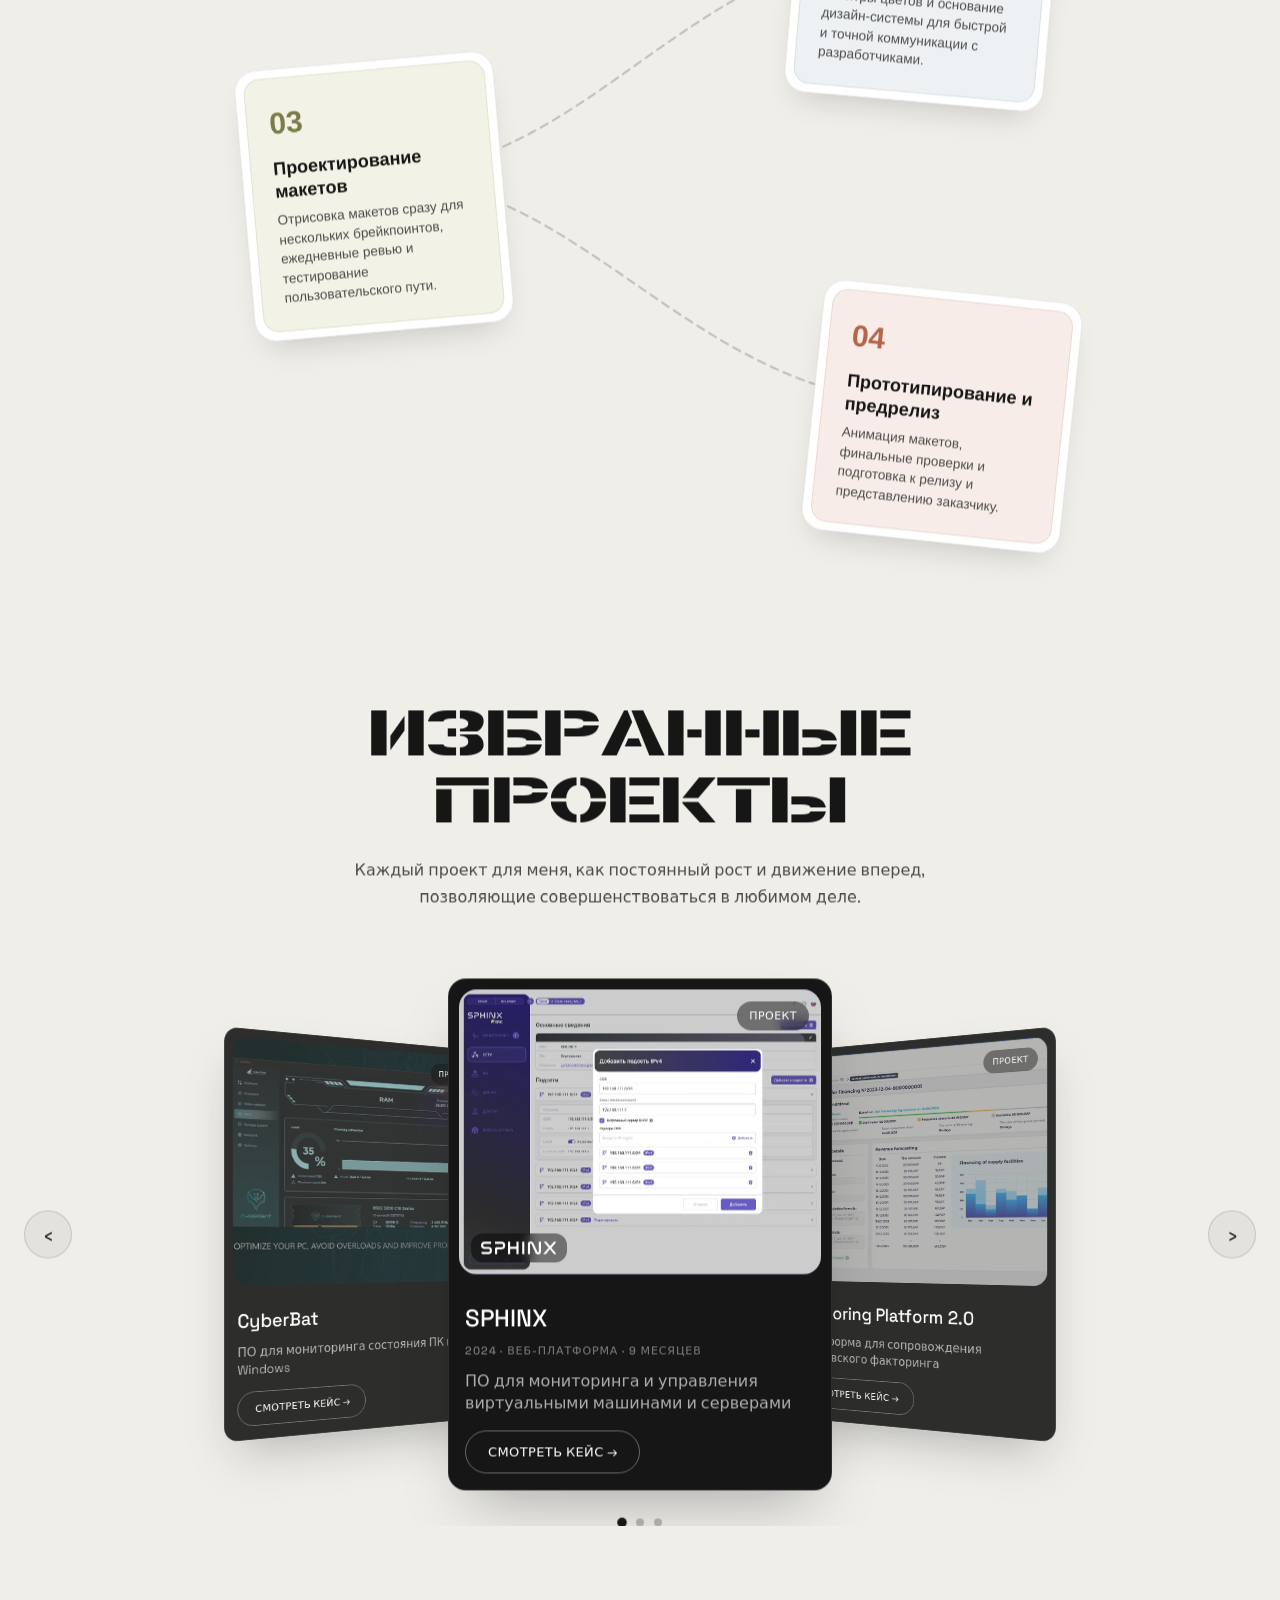
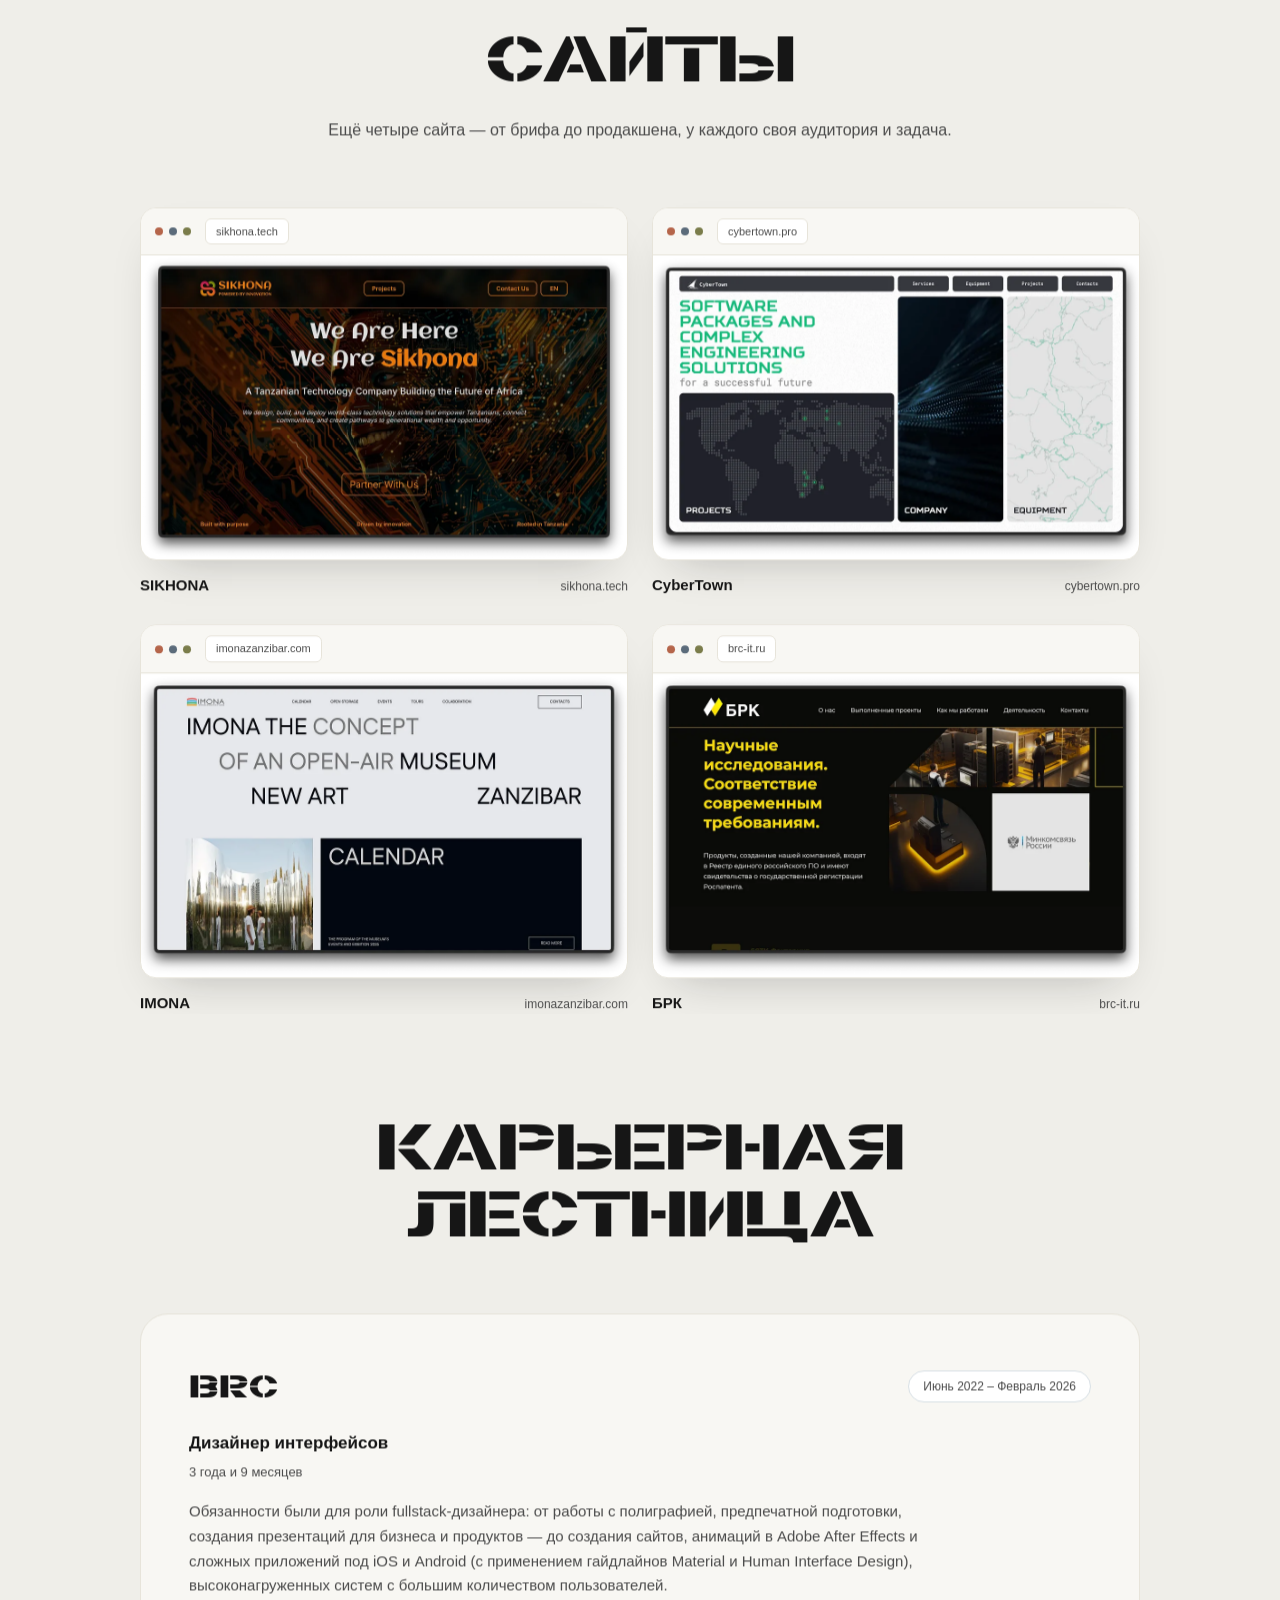
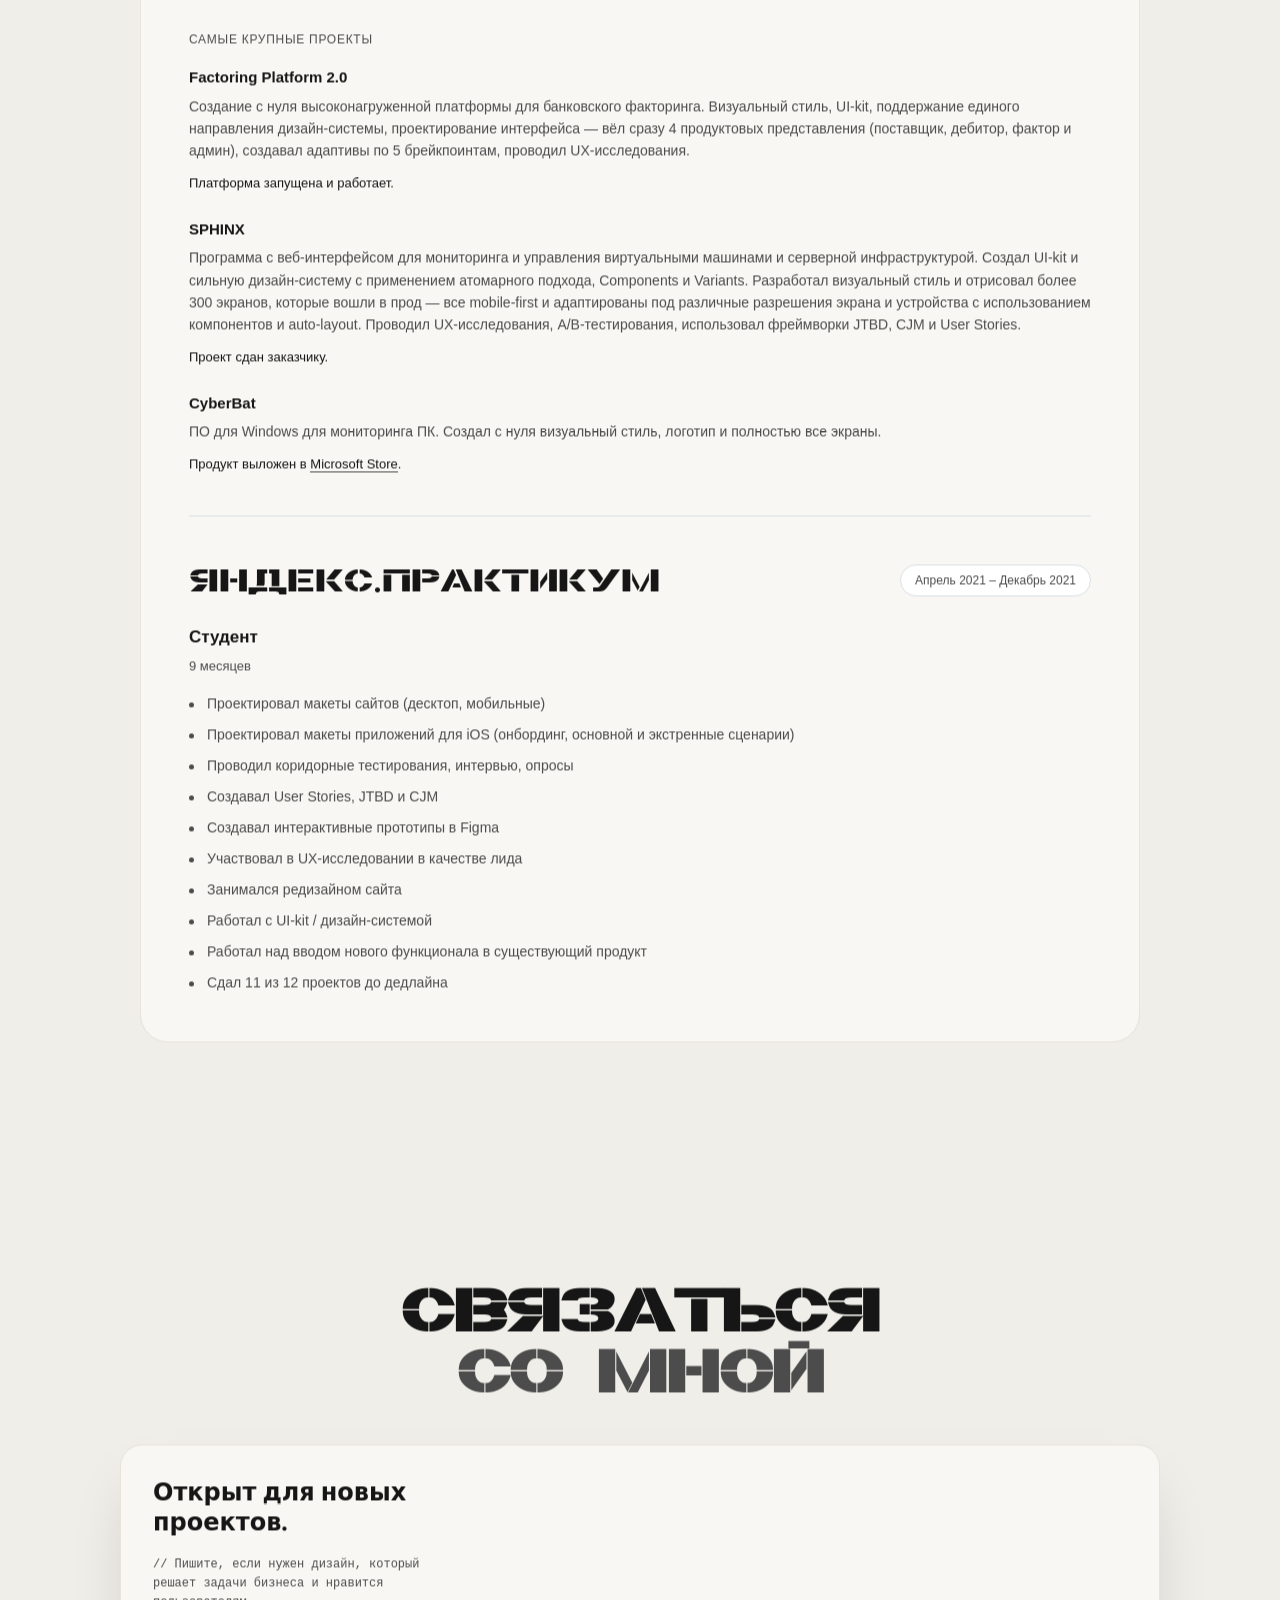
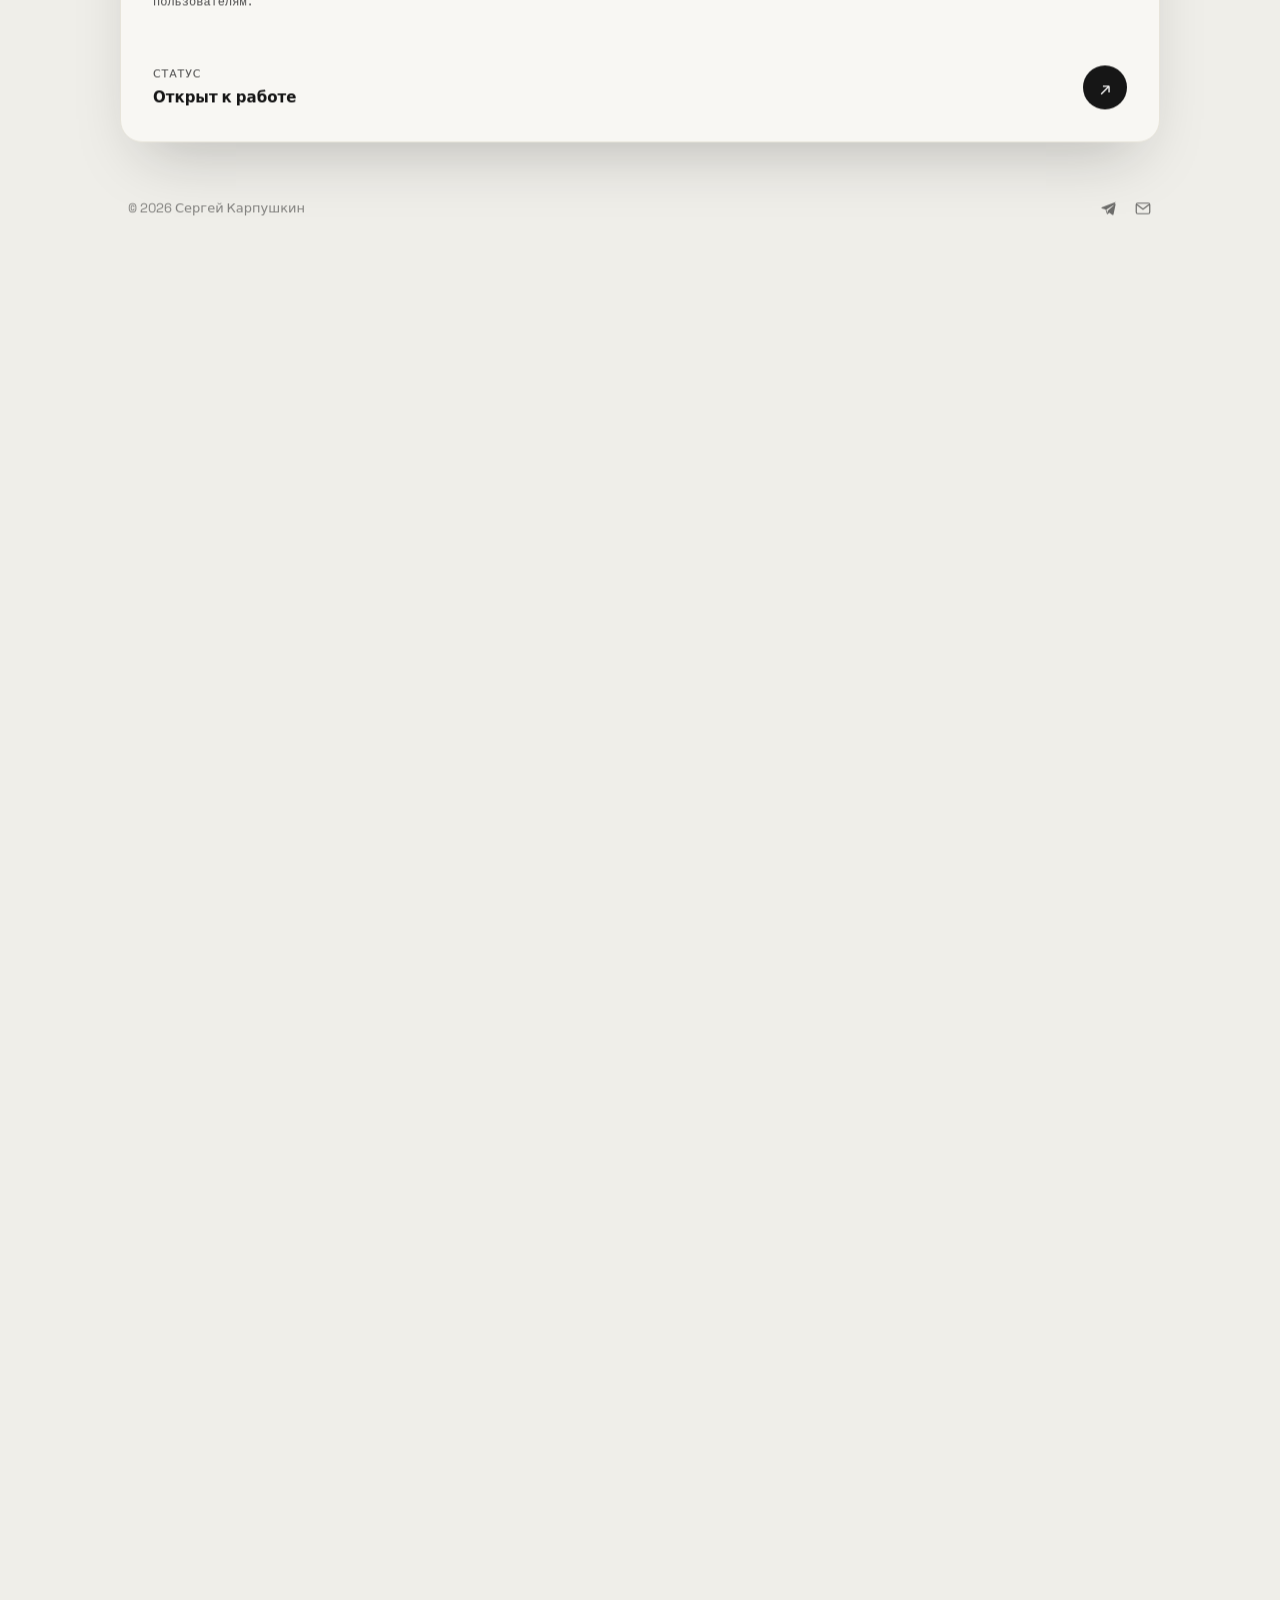
==== commit 8b954b61: "task snapshot 9614d0d9-bcfe-44ec-aa95-6b23f5d0fba7" ====
--- a/index.html
+++ b/index.html
@@ -318,6 +318,33 @@
     display:flex; align-items:center; justify-content:center;
   }
   .cf-card-logo{ width:56%; max-width:220px; height:auto; }
+  /* screenshot preview layer (p.screens) — stacked images cross-faded via opacity */
+  .cf-card-screens{ position:absolute; inset:0; z-index:1; }
+  .cf-card-screen{
+    position:absolute; inset:0; width:100%; height:100%;
+    object-fit:cover; display:block;
+    opacity:0; transition:opacity .7s ease;
+  }
+  .cf-card-screen.is-visible{ opacity:1; }
+  /* side (non-active) cards: static first screenshot, slightly dimmed */
+  .cf-card:not(.is-active) .cf-card-screens::after{
+    content:''; position:absolute; inset:0; background:rgba(22,22,22,.35);
+  }
+  .cf-card:not(.is-active) .cf-card-screen:first-child{ opacity:1; }
+  /* active card with screens: logo shrinks to a small corner badge over the preview */
+  .cf-card.cf-has-screens.is-active .cf-card-logo{
+    position:absolute; left:12px; bottom:12px; z-index:2;
+    width:auto; max-width:96px; max-height:44px; height:auto;
+    object-fit:contain; padding:8px 10px; border-radius:12px;
+    background:rgba(0,0,0,.45); backdrop-filter:blur(6px); -webkit-backdrop-filter:blur(6px);
+  }
+  /* meta line under the active card title: year · type · duration */
+  .cf-card-meta{
+    display:none;
+    font-size:11px; font-weight:500; text-transform:uppercase; letter-spacing:.08em;
+    color:rgba(255,255,255,.45); margin:-4px 0 12px;
+  }
+  .cf-card.is-active .cf-card-meta{ display:block; }
   .cf-card-chip{
     position:absolute; top:12px; right:12px; z-index:2;
     background:rgba(0,0,0,.45); backdrop-filter:blur(6px); -webkit-backdrop-filter:blur(6px);
@@ -883,14 +910,22 @@
   function renderProjects(projects){
     var track = document.getElementById('cfTrack');
     track.innerHTML = projects.map(function(p, i){
+      var screens = (p.screens || []).filter(function(s){ return s && s.src; });
+      var metaParts = [p.year, p.type, p.duration].filter(Boolean);
       return '' +
-        '<article class="cf-card" data-index="' + i + '" style="--tile:' + esc(p.tile || '#161616') + ';">' +
+        '<article class="cf-card' + (screens.length ? ' cf-has-screens' : '') + '" data-index="' + i + '" style="--tile:' + esc(p.tile || '#161616') + ';">' +
           '<div class="cf-card-media">' +
             (p.chip ? '<span class="cf-card-chip">' + esc(p.chip) + '</span>' : '') +
+            (screens.length
+              ? '<div class="cf-card-screens">' + screens.map(function(s, j){
+                  return '<img class="cf-card-screen' + (j === 0 ? ' is-visible' : '') + '" src="' + esc(s.src) + '" alt="' + esc(s.caption || p.title) + '"' + (j > 0 ? ' aria-hidden="true"' : '') + ' loading="lazy">';
+                }).join('') + '</div>'
+              : '') +
             (p.logo ? '<img class="cf-card-logo" src="' + esc(p.logo) + '" alt="' + esc(p.title) + '">' : '') +
           '</div>' +
           '<div class="cf-card-body">' +
             '<h3>' + esc(p.title) + '</h3>' +
+            (metaParts.length ? '<div class="cf-card-meta">' + esc(metaParts.join(' · ')) + '</div>' : '') +
             '<p>' + esc(p.short) + '</p>' +
             '<button type="button" class="tl-card-btn" data-case="' + esc(p.key) + '">Смотреть кейс →</button>' +
           '</div>' +
@@ -1052,6 +1087,44 @@
     var OPACITY = [1, 0.9, 0.55, 0.25];
     var lastDx = {};
 
+    // screenshot flip-through on hover (active card only): screens 1→2→3→1 every ~1.6s,
+    // cross-faded purely via the .cf-card-screen opacity transition — no layout thrash.
+    var SCREEN_INTERVAL = 1600;
+    var reduceMotion = window.matchMedia &&
+      window.matchMedia('(prefers-reduced-motion: reduce)').matches;
+    var screenTimer = null, screenIdx = {};
+
+    function stopScreenCycle(){
+      if (screenTimer){ clearInterval(screenTimer); screenTimer = null; }
+    }
+    function showScreen(card, imgs, idx){
+      screenIdx[card.getAttribute('data-index')] = idx;
+      for (var k = 0; k < imgs.length; k++){
+        imgs[k].classList.toggle('is-visible', k === idx);
+        if (k === idx) imgs[k].removeAttribute('aria-hidden');
+        else imgs[k].setAttribute('aria-hidden', 'true');
+      }
+    }
+    function startScreenCycle(card){
+      stopScreenCycle();
+      if (reduceMotion || !card) return;
+      var imgs = card.querySelectorAll('.cf-card-screens .cf-card-screen');
+      if (imgs.length < 2) return;
+      var key = card.getAttribute('data-index');
+      if (!(key in screenIdx)) screenIdx[key] = 0;
+      screenTimer = setInterval(function(){
+        // safety: if the card is no longer the active one, stop cleanly
+        if (!card.classList.contains('is-active')){ stopScreenCycle(); return; }
+        screenIdx[key] = (screenIdx[key] + 1) % imgs.length;
+        showScreen(card, imgs, screenIdx[key]);
+      }, SCREEN_INTERVAL);
+    }
+    function resetScreens(card){
+      if (!card) return;
+      var imgs = card.querySelectorAll('.cf-card-screens .cf-card-screen');
+      if (imgs.length) showScreen(card, imgs, 0);
+    }
+
     function render(){
       var stageW = stage.offsetWidth;
       cards.forEach(function(card, i){
@@ -1060,6 +1133,12 @@
         if (raw < -len / 2) raw += len;
         var abs = Math.abs(raw);
         var sign = raw === 0 ? 0 : (raw > 0 ? 1 : -1);
+        card.classList.toggle('is-active', i === active);
+        if (i !== active){
+          // leaving active state: stop any running cycle and restore first screen
+          if (screenTimer) stopScreenCycle();
+          resetScreens(card);
+        }
         if (abs > 3){
           card.style.opacity = '0';
           card.style.pointerEvents = 'none';
@@ -1132,6 +1211,44 @@
 
     prevBtn.addEventListener('click', prev);
     nextBtn.addEventListener('click', next);
+
+    // hover flip-through: only while hovering the currently active card.
+    // pointerover/pointerout bubble (unlike enter/leave) and pair with
+    // relatedTarget so we start/stop exactly when the pointer crosses into
+    // or out of the active card — including via its children.
+    stage.addEventListener('pointerover', function(e){
+      var card = e.target.closest ? e.target.closest('.cf-card') : null;
+      if (!card || !card.classList.contains('is-active')) return;
+      var from = e.relatedTarget;
+      if (from && card.contains(from)) return; // already inside this card
+      startScreenCycle(card);
+    });
+    stage.addEventListener('pointerout', function(e){
+      var card = e.target.closest ? e.target.closest('.cf-card') : null;
+      if (!card) return;
+      var to = e.relatedTarget;
+      if (to && card.contains(to)) return; // still inside this card
+      stopScreenCycle();
+      resetScreens(card);
+    });
+    // safety nets: never leave a timer running when the pointer/keyboard focus
+    // leaves the carousel or the tab is hidden
+    stage.addEventListener('pointerleave', function(){
+      stopScreenCycle();
+      resetScreens(cards[active]);
+    });
+    stage.addEventListener('focusout', function(e){
+      if (!stage.contains(e.relatedTarget)){
+        stopScreenCycle();
+        resetScreens(cards[active]);
+      }
+    });
+    document.addEventListener('visibilitychange', function(){
+      if (document.hidden){
+        stopScreenCycle();
+        resetScreens(cards[active]);
+      }
+    });
 
     stage.addEventListener('keydown', function(e){
       if (e.key === 'ArrowLeft') prev();
